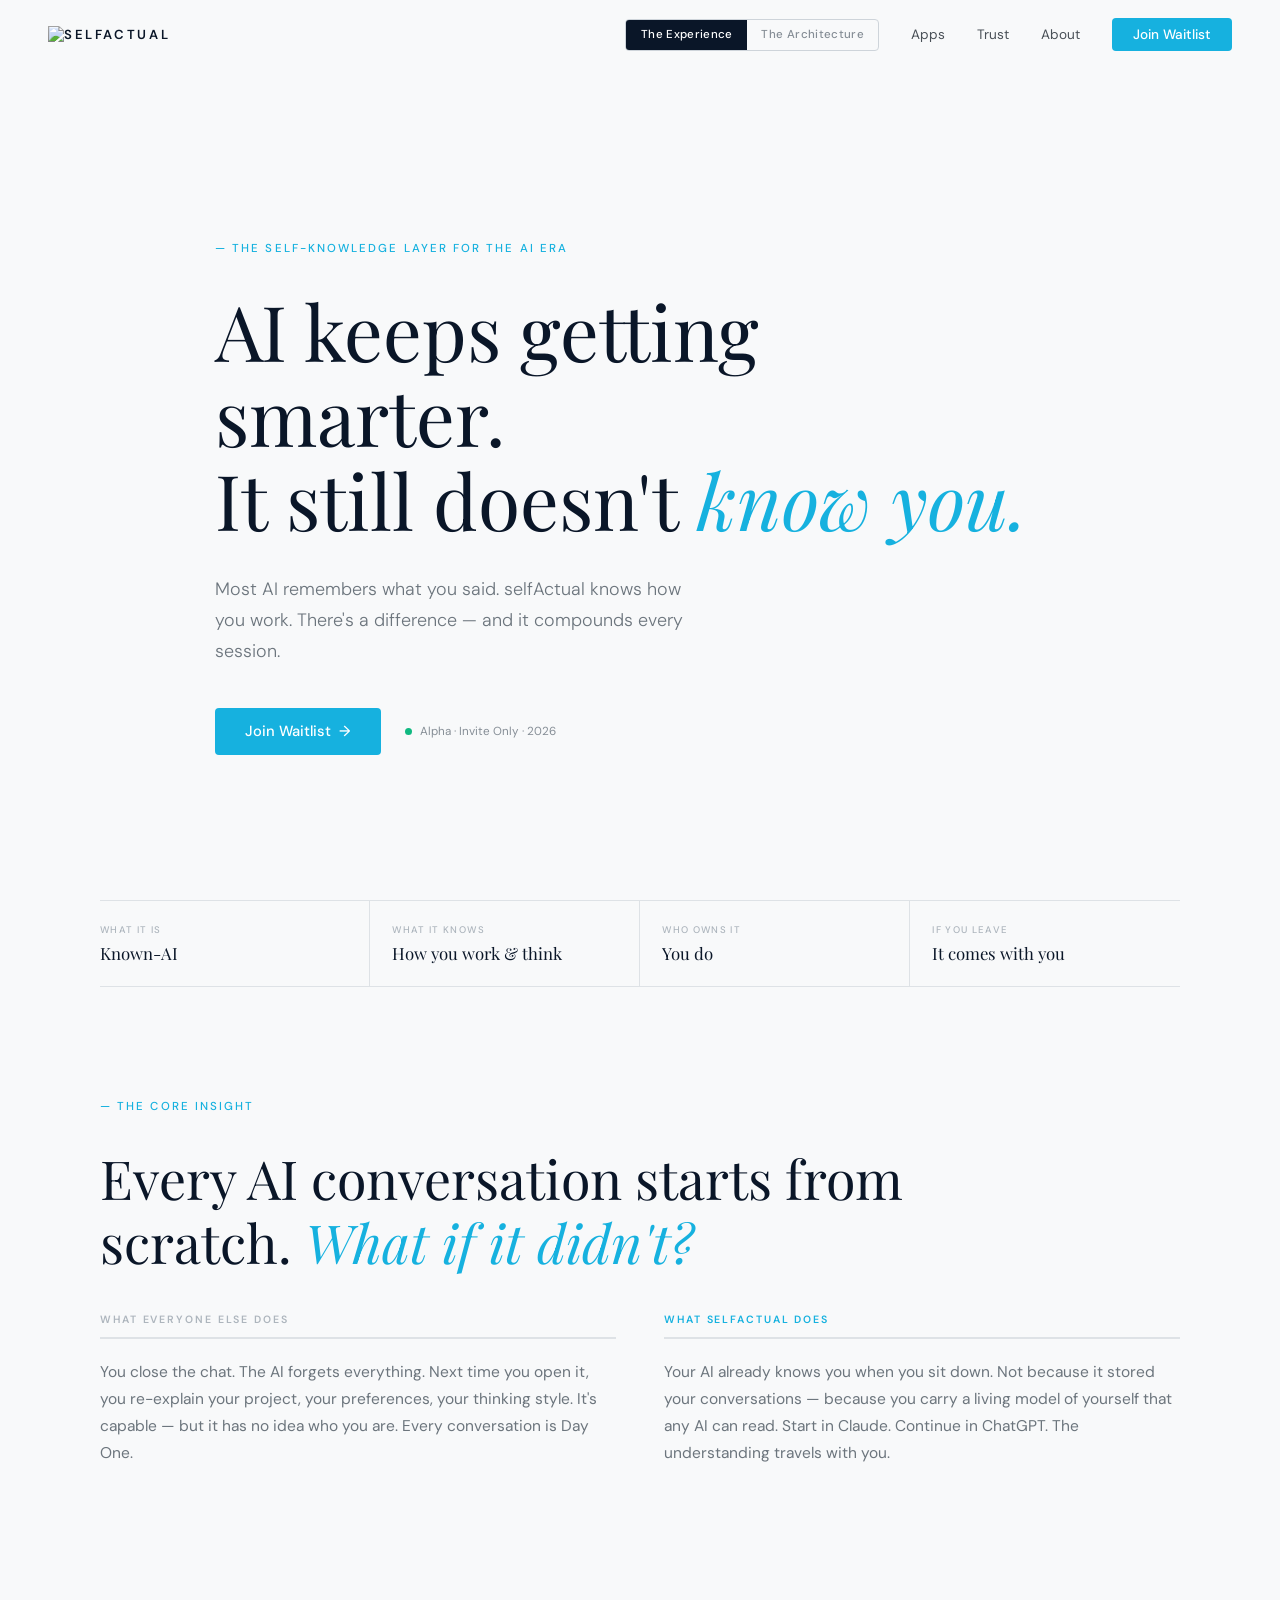
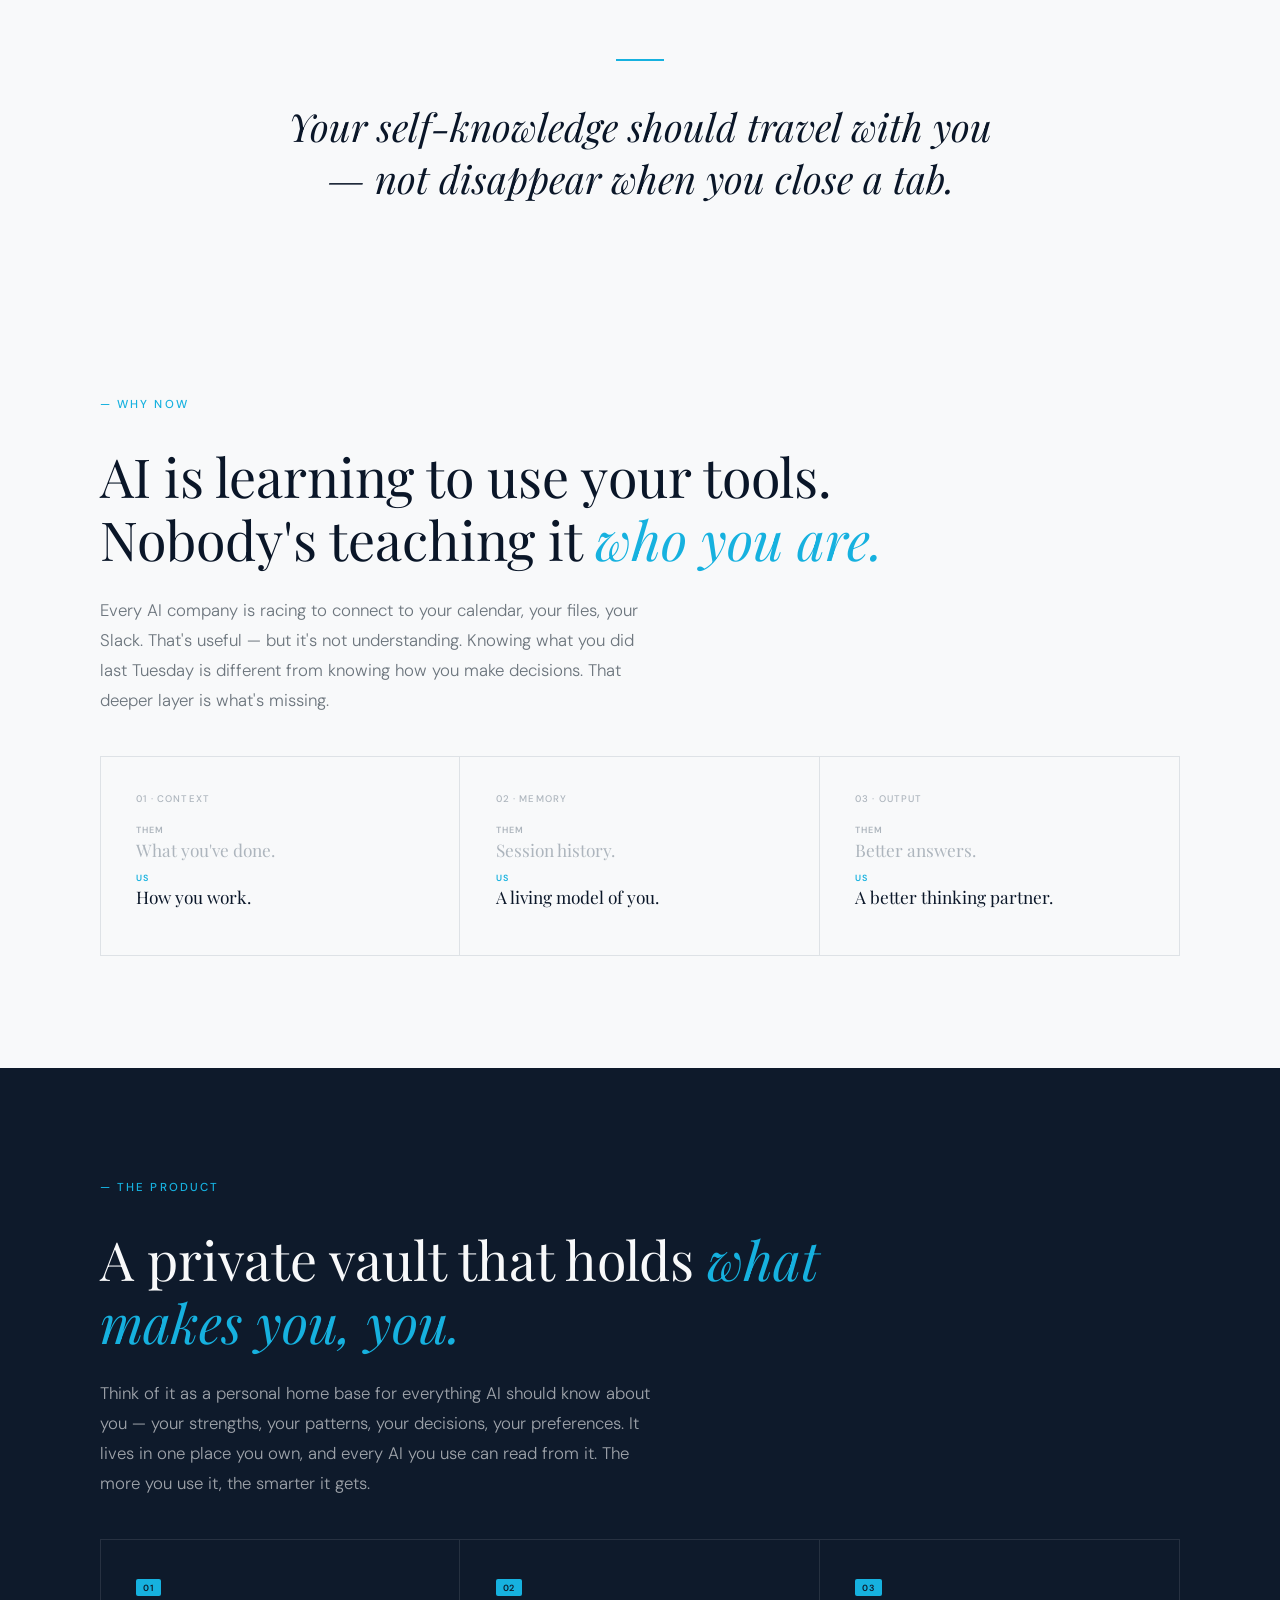
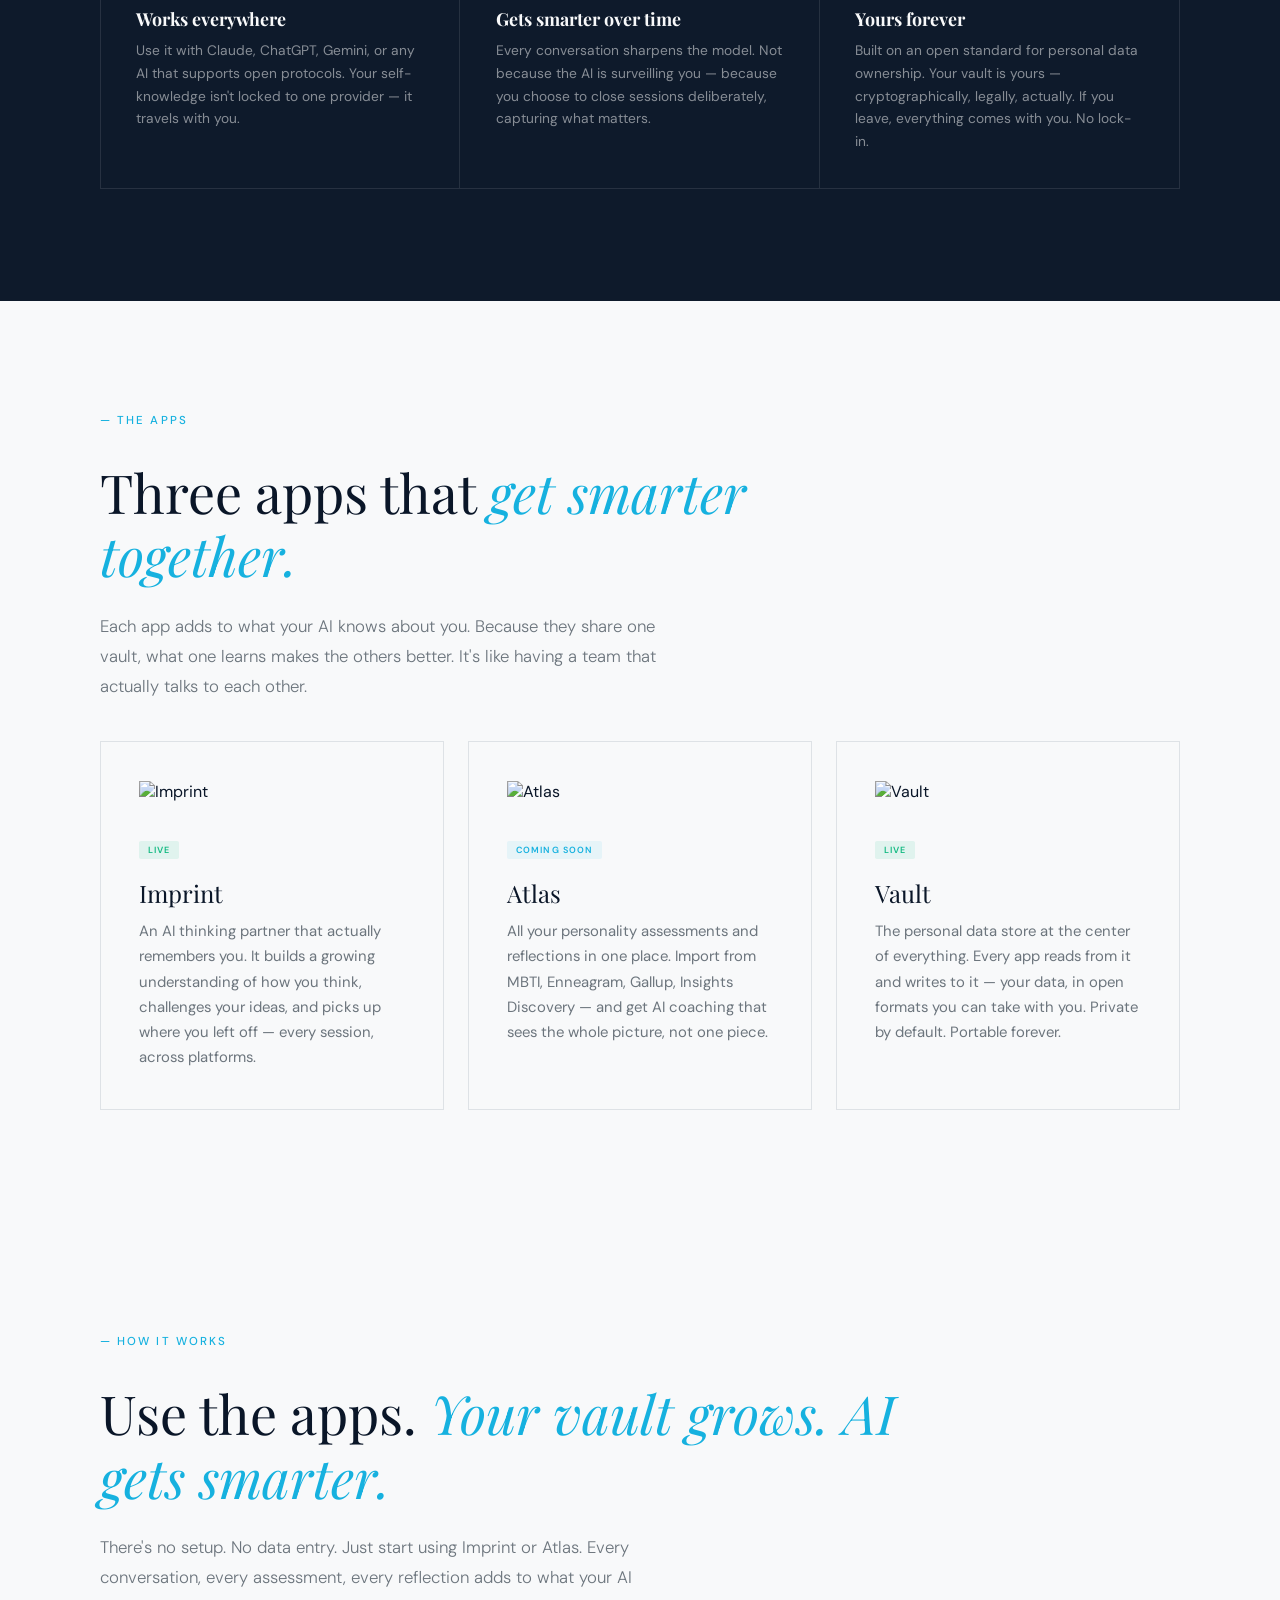
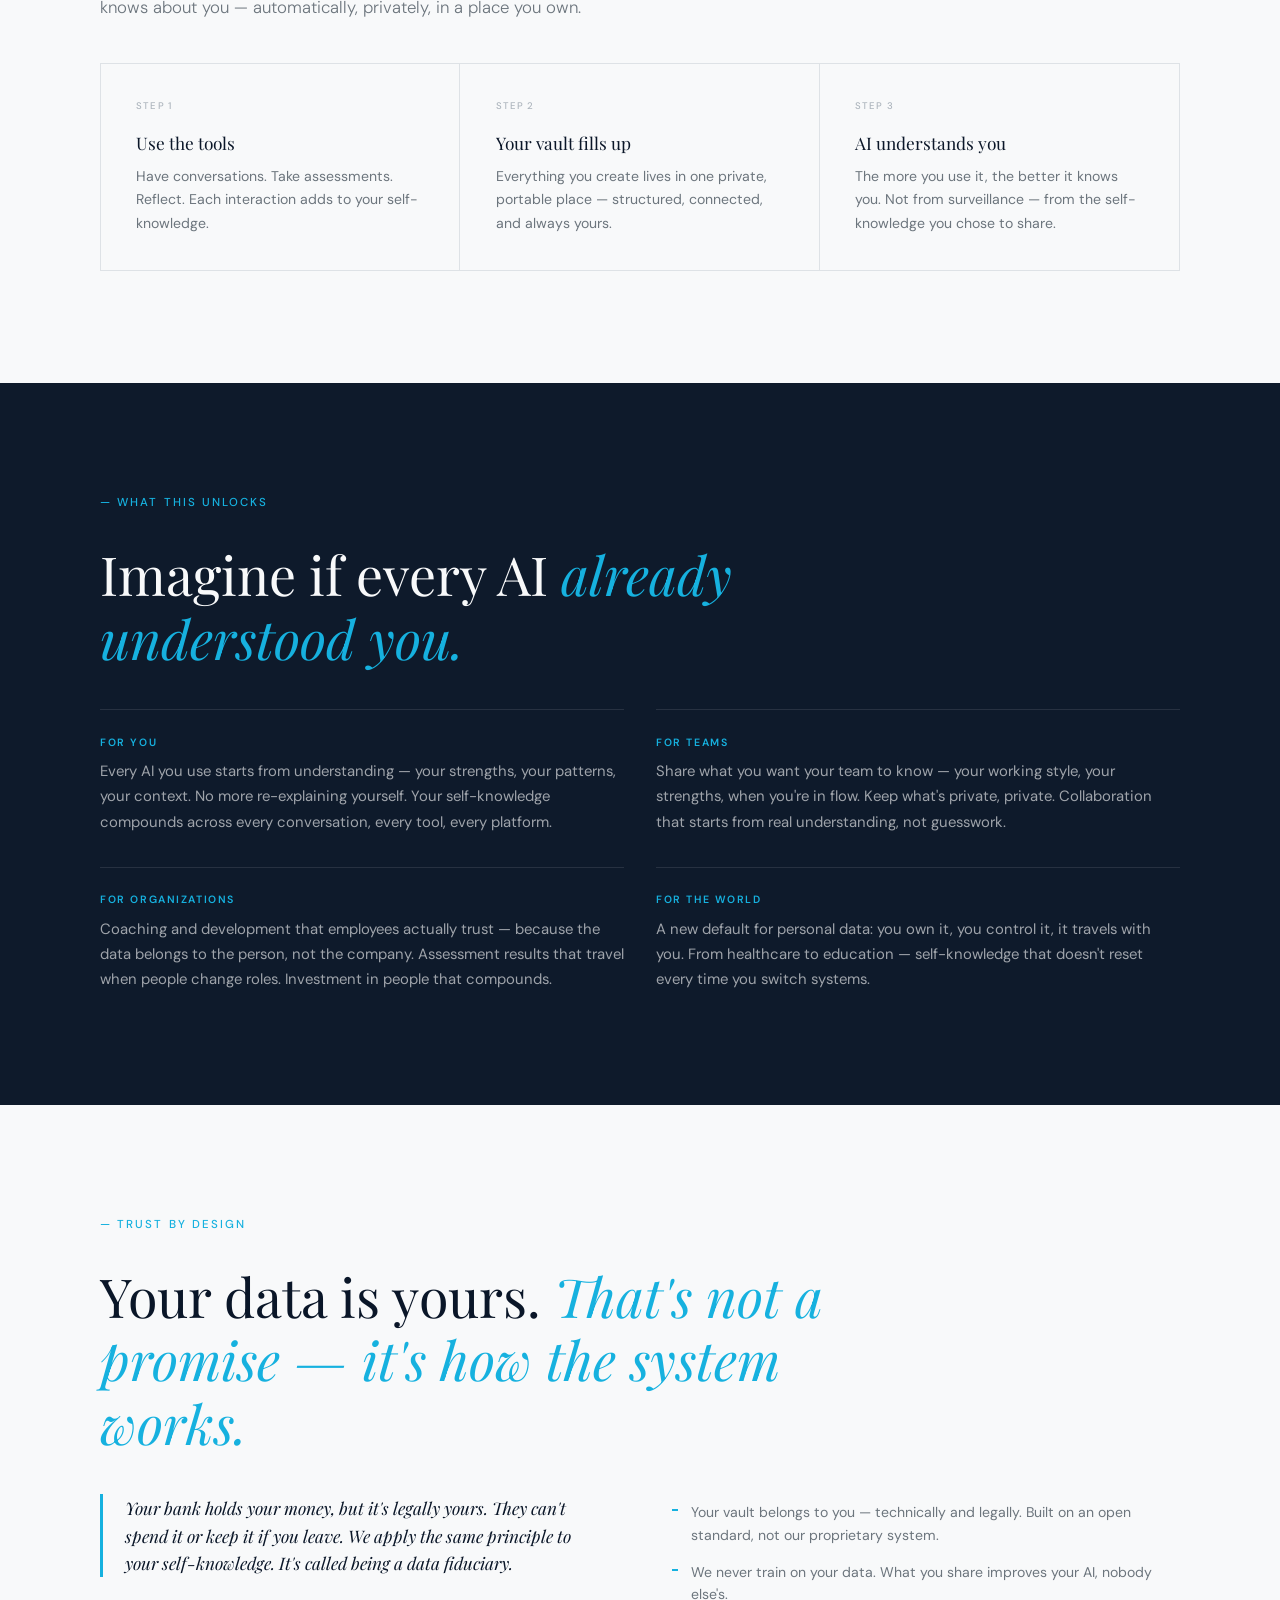
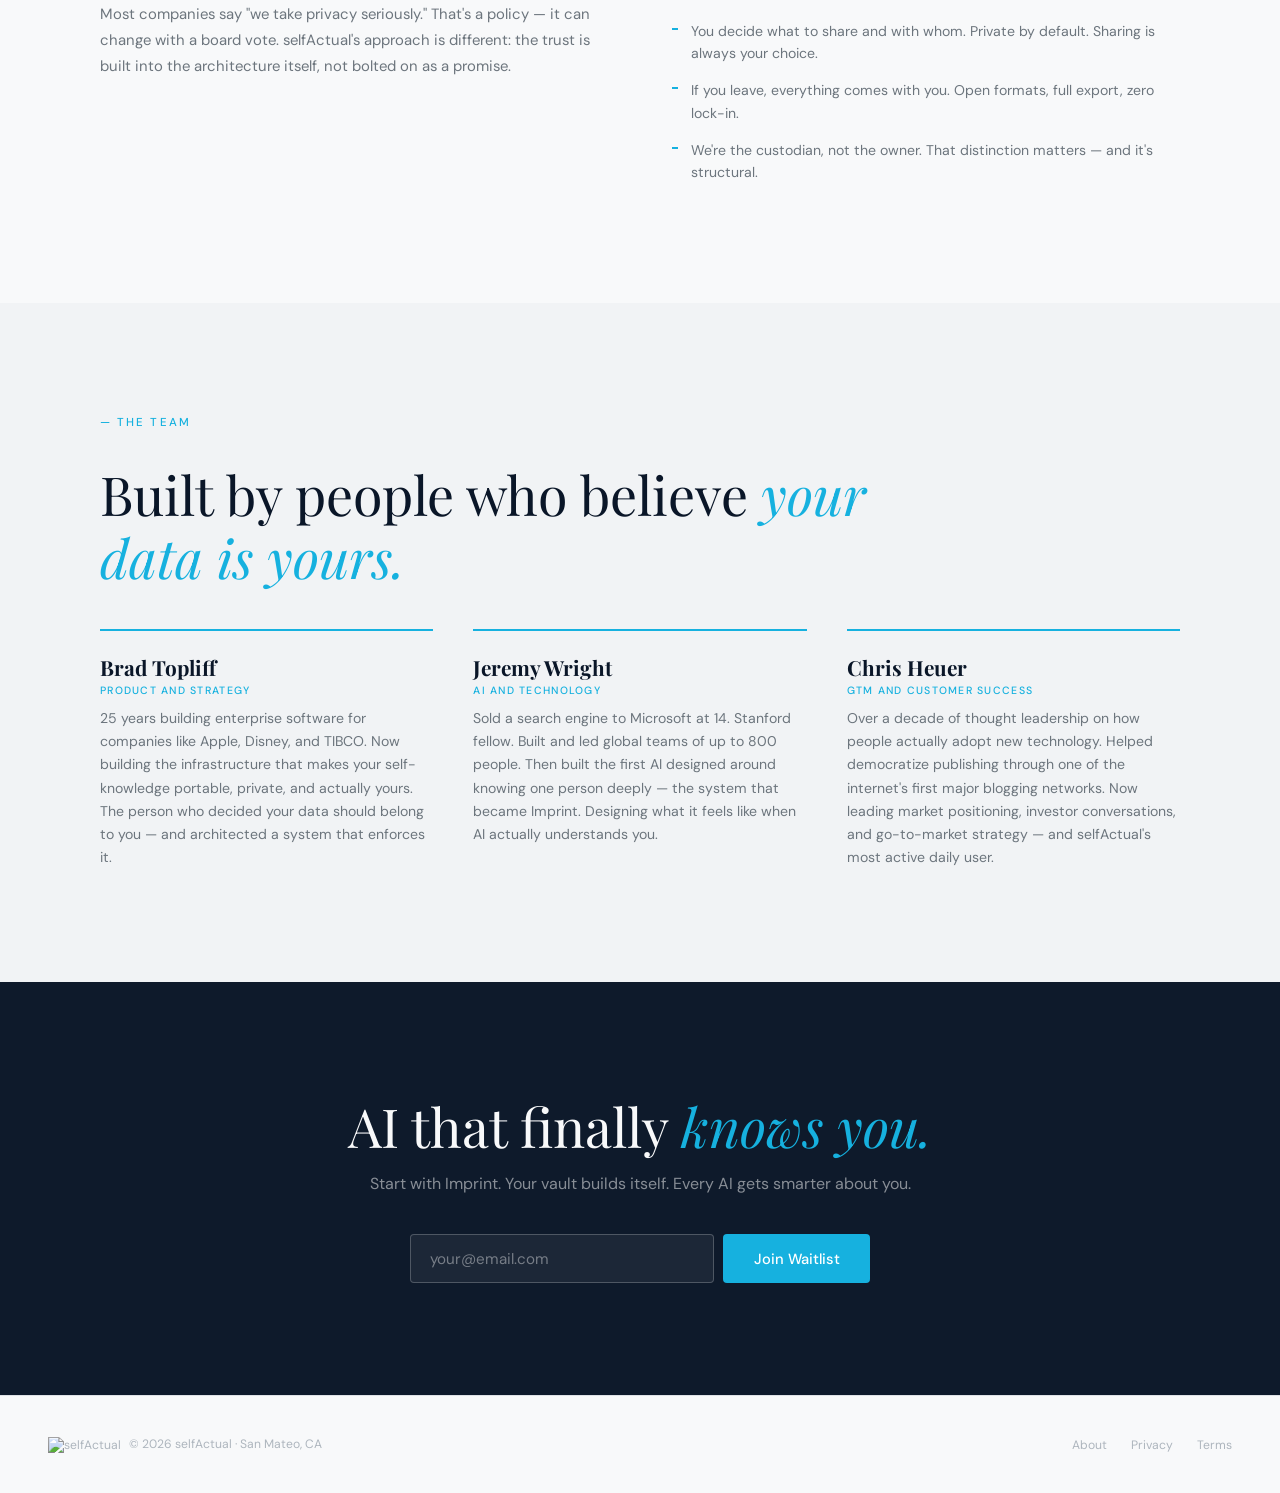
==== index.html @ d33a980d "Make policy pages standalone; open them in new tabs Strip all navigation from privacy.html and terms" ====
<!DOCTYPE html>
<html lang="en">
<head>
  <meta charset="UTF-8">
  <meta name="viewport" content="width=device-width, initial-scale=1.0">
  <meta name="description" content="The self-knowledge layer for the AI era. Private vaults that make every AI agent actually personal.">
  <title>selfActual — The self-knowledge layer for the AI era</title>
  <link rel="icon" type="image/png" href="images/favicon.png">

  <!-- Google tag (gtag.js) -->
  <script async src="https://www.googletagmanager.com/gtag/js?id=G-R82XNXT8J0"></script>
  <script>
    window.dataLayer = window.dataLayer || [];
    function gtag(){dataLayer.push(arguments);}
    gtag('js', new Date());
    gtag('config', 'G-R82XNXT8J0');
  </script>

  <!-- Intercom (launcher hidden — tracking only) -->
  <script src="intercom.js?v=2"></script>

  <link rel="preconnect" href="https://fonts.googleapis.com">
  <link rel="preconnect" href="https://fonts.gstatic.com" crossorigin>
  <link href="https://fonts.googleapis.com/css2?family=Playfair+Display:ital,wght@0,400;0,500;0,700;1,400;1,500&family=DM+Sans:ital,wght@0,300;0,400;0,500;0,600;1,300;1,400&display=swap" rel="stylesheet">
  <style>
    :root {
      --sa-blue: #16b1df;
      --sa-blue-soft: rgba(22,177,223,0.08);
      --imprint-purple: #7C3AED;
      --atlas-green: #10B981;
      --coral: #e5484d;
      --cyan: #10B981;
      --navy: #0a1628;
      --navy-mid: #0e1a2b;
      --white: #f8f9fa;
      --off-white: #f1f3f5;
      --g100: #e9ecef; --g200: #dee2e6; --g300: #ced4da;
      --g400: #adb5bd; --g500: #868e96; --g600: #6c757d; --g700: #495057;
      --serif: 'Playfair Display', Georgia, serif;
      --sans: 'DM Sans', -apple-system, sans-serif;
    }
    *, *::before, *::after { margin:0; padding:0; box-sizing:border-box; }
    html { scroll-behavior: smooth; }
    body {
      font-family: var(--sans); background: var(--white); color: var(--navy);
      overflow-x: hidden; -webkit-font-smoothing: antialiased;
    }

    /* ---- MODE SYSTEM ---- */
    .mode-exp, .mode-arch { transition: opacity 0.45s ease, transform 0.35s ease; }
    body.arch .mode-exp { display: none; }
    body.exp  .mode-arch { display: none; }
    body.exp  .mode-exp  { display: block; }
    body.arch .mode-arch { display: block; }

    /* ---- NAV ---- */
    nav {
      position: fixed; top:0; left:0; right:0; z-index:100;
      padding: 1.15rem 3rem; display: flex; justify-content: space-between; align-items: center;
      background: rgba(248,249,250,0.92); -webkit-backdrop-filter: blur(8px); backdrop-filter: blur(8px);
      border-bottom: 1px solid transparent; transition: border-color 0.3s, box-shadow 0.3s;
    }
    nav.scrolled { border-bottom-color: var(--g200); box-shadow: 0 1px 10px rgba(10,22,40,0.04); }
    .nav-logo {
      font-family: var(--sans); font-weight:600; font-size:0.82rem;
      letter-spacing:0.2em; text-transform:uppercase; color: var(--navy); text-decoration:none;
    }
    .nav-logo span { color: var(--sa-blue); }
    .nav-right { display: flex; align-items: center; gap: 2rem; }
    .nav-links { display: flex; gap: 2rem; align-items: center; }
    .nav-links a {
      font-size:0.85rem; font-weight:400; color: var(--g700);
      text-decoration:none; transition: color 0.2s;
    }
    .nav-links a:hover { color: var(--sa-blue); }
    .nav-cta {
      background: var(--sa-blue)!important; color: white!important;
      padding: 0.5rem 1.3rem; border-radius:4px; font-weight:500!important;
      transition: background 0.2s!important;
    }
    .nav-cta:hover { background:#1299c4!important; }

    /* ---- MODE TOGGLE ---- */
    .mode-toggle {
      display: flex; align-items: center;
      border: 1px solid var(--g300); border-radius: 4px; overflow: hidden;
      font-size: 0.72rem; font-weight: 500; letter-spacing: 0.05em;
      cursor: pointer; user-select: none;
    }
    .mode-toggle button {
      padding: 0.45rem 0.9rem; border: none; background: transparent;
      font-family: var(--sans); font-size: 0.72rem; font-weight: 500;
      color: var(--g500); cursor: pointer; transition: all 0.25s;
      letter-spacing: 0.03em;
    }
    .mode-toggle button.active {
      background: var(--navy); color: white;
    }

    /* ---- SHARED SECTION STYLES ---- */
    section { padding: 7rem 3rem; }
    .container { max-width: 1080px; margin: 0 auto; }
    .dark { background: var(--navy-mid); color: var(--white); }

    .section-label {
      font-size:0.72rem; font-weight:500; letter-spacing:0.18em;
      text-transform:uppercase; color: var(--sa-blue); margin-bottom:2rem;
    }
    .section-label::before { content:'— '; }

    .hl {
      font-family: var(--serif); font-weight:400; line-height:1.18;
      max-width:820px; margin-bottom:1.5rem;
    }
    .hl-hero { font-size: clamp(2.6rem, 6vw, 4.8rem); line-height:1.1; max-width:850px; margin-bottom:2rem; }
    .hl-section { font-size: clamp(2rem, 4.2vw, 3.4rem); }
    .hl em { font-style:italic; color: var(--sa-blue); }

    .body-text {
      font-size:1.05rem; font-weight:300; line-height:1.8;
      color: var(--g600); max-width:560px;
    }
    .dark .body-text { color: rgba(255,255,255,0.6); }

    /* ---- HERO ---- */
    .hero {
      padding: 11rem 3rem 5rem; min-height:100vh;
      display:flex; flex-direction:column; justify-content:center;
    }
    .hero-sub {
      font-size:1.12rem; font-weight:300; line-height:1.75;
      color: var(--g600); max-width:500px; margin-bottom:2.5rem;
    }
    .hero-actions { display:flex; align-items:center; gap:1.5rem; flex-wrap:wrap; }
    .btn-primary {
      display:inline-flex; align-items:center; gap:0.5rem;
      background: var(--sa-blue); color:white;
      padding:0.85rem 1.9rem; border-radius:4px;
      font-family: var(--sans); font-size:0.92rem; font-weight:500;
      text-decoration:none; border:none; cursor:pointer;
      transition: background 0.2s, transform 0.15s;
    }
    .btn-primary:hover { background:#1299c4; transform:translateY(-1px); }
    .btn-primary::after { content:' →'; }
    .hero-status {
      display:inline-flex; align-items:center; gap:0.5rem;
      font-size:0.73rem; color: var(--g500);
    }
    .status-dot {
      width:7px; height:7px; border-radius:50%; background: var(--atlas-green);
      animation: pulse 2.5s ease-in-out infinite;
    }
    @keyframes pulse { 0%,100%{opacity:1;} 50%{opacity:0.35;} }

    /* ---- STATS BAR ---- */
    .stats-bar { padding:0 3rem; }
    .stats-grid {
      display:grid; grid-template-columns:repeat(4,1fr);
      border-top:1px solid var(--g200); border-bottom:1px solid var(--g200);
    }
    /* The mode toggle's `display:block` on .mode-exp/.mode-arch outranks
       .stats-grid's display:grid — re-assert grid on the visible one. */
    body.exp .stats-grid.mode-exp,
    body.arch .stats-grid.mode-arch { display:grid; }
    .stat {
      padding:1.4rem 1.4rem 1.4rem 0;
      border-right:1px solid var(--g200);
    }
    .stat:last-child { border-right:none; }
    .stat:not(:first-child) { padding-left:1.4rem; }
    .stat-label {
      font-size:0.6rem; font-weight:500; letter-spacing:0.14em;
      text-transform:uppercase; color: var(--g400); margin-bottom:0.35rem;
    }
    .stat-value { font-family: var(--serif); font-size:1.05rem; }

    /* ---- COMPARE COLS ---- */
    .compare {
      display:grid; grid-template-columns:1fr 1fr;
      gap:3rem; margin-top:2.5rem;
    }
    .compare-col h3 {
      font-size:0.66rem; font-weight:600; letter-spacing:0.18em;
      text-transform:uppercase; padding-bottom:0.7rem; margin-bottom:1.2rem;
      border-bottom:2px solid var(--g200);
    }
    .compare-col h3.them { color: var(--g400); }
    .compare-col h3.us { color: var(--sa-blue); }
    .compare-col p { font-size:0.97rem; line-height:1.75; color: var(--g600); }
    .dark .compare-col h3 { border-bottom-color: rgba(255,255,255,0.12); }
    .dark .compare-col p { color: rgba(255,255,255,0.6); }

    /* ---- PULL QUOTE ---- */
    .pull-quote { text-align:center; padding:5rem 3rem; }
    .pq-line { width:48px; height:2px; background: var(--sa-blue); margin:0 auto 2.5rem; }
    .pull-quote blockquote {
      font-family: var(--serif); font-style:italic;
      font-size: clamp(1.5rem,3vw,2.4rem); line-height:1.35;
      color: var(--navy); max-width:720px; margin:0 auto;
    }

    /* ---- THREE GRID ---- */
    .three-grid {
      display:grid; grid-template-columns:repeat(3,1fr);
      border:1px solid var(--g200); margin-top:2.5rem;
    }
    .grid-cell {
      padding:2.2rem; border-right:1px solid var(--g200);
    }
    .grid-cell:last-child { border-right:none; }
    .grid-cell-num {
      font-size:0.6rem; font-weight:500; letter-spacing:0.12em;
      text-transform:uppercase; color: var(--g400); margin-bottom:1.2rem;
    }
    .row-label {
      font-size:0.56rem; font-weight:600; letter-spacing:0.12em;
      text-transform:uppercase; margin-bottom:0.1rem;
    }
    .row-label.them { color: var(--g400); }
    .row-label.us { color: var(--sa-blue); }
    .grid-cell h4 {
      font-family: var(--serif); font-size:1.08rem; font-weight:400;
      margin-bottom:0.7rem;
    }
    .grid-cell h4.faded { color: var(--g400); }

    /* ---- PILLARS (dark) ---- */
    .pillars {
      display:grid; grid-template-columns:repeat(3,1fr);
      border:1px solid rgba(255,255,255,0.1); margin-top:2.5rem;
    }
    .pillar {
      padding:2.2rem; border-right:1px solid rgba(255,255,255,0.1);
    }
    .pillar:last-child { border-right:none; }
    .pillar-num {
      display:inline-block; font-size:0.56rem; font-weight:600;
      letter-spacing:0.08em; color: var(--navy-mid); background: var(--sa-blue);
      padding:0.15rem 0.45rem; border-radius:2px; margin-bottom:0.7rem;
    }
    .pillar h4 { font-family: var(--serif); font-size:1.12rem; color:var(--white); margin-bottom:0.55rem; }
    .pillar p { font-size:0.86rem; line-height:1.65; color:rgba(255,255,255,0.5); }

    /* ---- APP CARDS ---- */
    .apps-grid {
      display:grid; grid-template-columns:1fr 1fr 1fr; gap:1.5rem; margin-top:2.5rem;
    }
    .app-card {
      border:1px solid var(--g200); padding:2.4rem;
      transition: border-color 0.3s, box-shadow 0.3s;
    }
    .app-card:hover { border-color: var(--sa-blue); box-shadow:0 4px 20px rgba(22,177,223,0.07); }
    .app-badge {
      display:inline-block; font-size:0.56rem; font-weight:600;
      letter-spacing:0.12em; text-transform:uppercase;
      padding:0.2rem 0.55rem; border-radius:2px; margin-bottom:1.1rem;
    }
    .app-badge.live { background:rgba(16,185,129,0.1); color: var(--atlas-green); }
    .app-badge.soon { background: var(--sa-blue-soft); color: var(--sa-blue); }
    .app-card h3 { font-family: var(--serif); font-size:1.5rem; font-weight:400; margin-bottom:0.65rem; }
    .app-card p { font-size:0.93rem; line-height:1.7; color: var(--g600); }
    .app-icon { height:40px; margin-bottom:1rem; display:block; }

    /* ---- ARCHITECTURE DIAGRAM ---- */
    .arch-diagram {
      display:flex; align-items:center; justify-content:center;
      gap:1.5rem; margin:3rem 0; flex-wrap:wrap;
    }
    .arch-node {
      text-align:center; padding:1.6rem 2rem;
      border:1px solid var(--g200); min-width:170px;
    }
    .arch-node h4 { font-family: var(--serif); font-size:1.02rem; margin-bottom:0.3rem; }
    .arch-node p { font-size:0.62rem; letter-spacing:0.1em; text-transform:uppercase; color: var(--g400); }
    .arch-bridge {
      display:flex; flex-direction:column; align-items:center; gap:0.3rem;
    }
    .arch-bridge span {
      font-size:0.56rem; font-weight:600; letter-spacing:0.14em;
      text-transform:uppercase; color: var(--sa-blue);
    }
    .arch-bridge-line {
      width:56px; height:2px;
      background:linear-gradient(90deg, var(--sa-blue), var(--imprint-purple));
    }

    /* ---- IMAGINE GRID (dark) ---- */
    .imagine-grid {
      display:grid; grid-template-columns:1fr 1fr; gap:2rem; margin-top:2.5rem;
    }
    .imagine-card {
      border-top:1px solid rgba(255,255,255,0.1); padding-top:1.6rem;
    }
    .imagine-card h4 {
      font-size:0.66rem; font-weight:600; letter-spacing:0.15em;
      text-transform:uppercase; color: var(--sa-blue); margin-bottom:0.65rem;
    }
    .imagine-card p { font-size:0.93rem; line-height:1.7; color:rgba(255,255,255,0.6); }

    /* ---- TRUST ---- */
    .trust-layout {
      display:grid; grid-template-columns:1fr 1fr; gap:4rem;
      margin-top:2.5rem; align-items:start;
    }
    .trust-analogy {
      border-left:3px solid var(--sa-blue); padding-left:1.4rem; margin-bottom:1.5rem;
    }
    .trust-analogy p {
      font-family: var(--serif); font-style:italic;
      font-size:1.08rem; line-height:1.6; color: var(--navy);
    }
    .trust-text p {
      font-size:0.93rem; line-height:1.75; color: var(--g600); margin-bottom:0.85rem;
    }
    .trust-list { list-style:none; }
    .trust-list li {
      font-size:0.88rem; line-height:1.6; color: var(--g600);
      padding:0.45rem 0 0.45rem 1.2rem; position:relative;
    }
    .trust-list li::before {
      content:''; position:absolute; left:0; top:0.95rem;
      width:6px; height:2px; background: var(--sa-blue);
    }

    /* ---- TEAM ---- */
    .team-grid { display:grid; grid-template-columns:repeat(3,1fr); gap:2.5rem; margin-top:2.5rem; }
    .team-card { border-top:2px solid var(--sa-blue); padding-top:1.4rem; }
    .team-card h3 { font-family: var(--serif); font-size:1.3rem; margin-bottom:0.15rem; }
    .team-card .role {
      font-size:0.66rem; font-weight:500; letter-spacing:0.12em;
      text-transform:uppercase; color: var(--sa-blue); margin-bottom:0.65rem;
    }
    .team-card p { font-size:0.88rem; line-height:1.65; color: var(--g600); }

    /* ---- FINAL CTA ---- */
    .final-cta {
      text-align:center; background: var(--navy-mid);
      color: var(--white); padding:7rem 3rem;
    }
    .final-cta .hl { margin:0 auto 1rem; text-align:center; }
    .final-cta .sub { color:rgba(255,255,255,0.5); margin-bottom:2.5rem; font-size:1rem; }

    /* ---- WAITLIST FORM (ported from main site) ---- */
    .waitlist {
      display:flex; gap:0.6rem; max-width:460px; margin:0 auto;
      flex-wrap:wrap; justify-content:center;
    }
    .waitlist input[type="email"] {
      flex:1 1 240px; padding:0.85rem 1.2rem;
      border:1px solid rgba(255,255,255,0.22); border-radius:4px;
      background:rgba(255,255,255,0.06); color:var(--white);
      font-family:var(--sans); font-size:0.95rem; outline:none;
      transition:border-color 0.2s;
    }
    .waitlist input[type="email"]:focus { border-color:var(--sa-blue); }
    .waitlist input[type="email"]::placeholder { color:rgba(255,255,255,0.4); }
    .waitlist-details { max-width:460px; margin:1.25rem auto 0; text-align:left; }
    .waitlist-details .wd-label { font-size:0.9rem; color:rgba(255,255,255,0.6); margin-bottom:0.75rem; }
    .waitlist-details .wd-row { display:grid; grid-template-columns:1fr 1fr; gap:0.6rem; }
    .waitlist-details input, .waitlist-details textarea {
      width:100%; padding:0.75rem 1rem; margin-top:0.6rem;
      border:1px solid rgba(255,255,255,0.22); border-radius:4px;
      background:rgba(255,255,255,0.06); color:var(--white);
      font-family:var(--sans); font-size:0.9rem; outline:none;
    }
    .waitlist-details .wd-row input { margin-top:0; }
    .waitlist-details input:focus, .waitlist-details textarea:focus { border-color:var(--sa-blue); }
    .waitlist-details input::placeholder, .waitlist-details textarea::placeholder { color:rgba(255,255,255,0.4); }
    .waitlist-details textarea { min-height:80px; resize:vertical; }
    .waitlist-details .btn-primary { margin-top:0.75rem; width:100%; justify-content:center; }
    /* form submit buttons don't get the nav arrow */
    .waitlist .btn-primary::after, .waitlist-details .btn-primary::after { content:none; }

    /* ---- FOOTER ---- */
    footer {
      padding:2.5rem 3rem; border-top:1px solid var(--g200);
      display:flex; justify-content:space-between; align-items:center;
    }
    .footer-copy { font-size:0.76rem; color: var(--g400); }
    .footer-nav { display:flex; gap:1.5rem; }
    .footer-nav a { font-size:0.76rem; color: var(--g400); text-decoration:none; transition:color 0.2s; }
    .footer-nav a:hover { color: var(--navy); }

    /* ---- REVEAL ANIMATION ---- */
    .rv { opacity:0; transform:translateY(22px); transition: opacity 0.7s ease, transform 0.7s ease; }
    .rv.vis { opacity:1; transform:translateY(0); }

    /* ---- RESPONSIVE ---- */
    @media(max-width:768px) {
      nav { padding:1rem 1.25rem; }
      .nav-links a:not(.nav-cta) { display:none; }
      .nav-right { gap:0.75rem; }
      .mode-toggle button { padding:0.4rem 0.6rem; font-size:0.65rem; }
      section { padding:4.5rem 1.5rem; }
      .hero { padding:7.5rem 1.5rem 3rem; min-height:auto; }
      .stats-bar { padding:0 1.5rem; }
      .stats-grid { grid-template-columns:1fr 1fr; }
      .stat:nth-child(2) { border-right:none; }
      .stat:nth-child(3),.stat:nth-child(4) { border-top:1px solid var(--g200); }
      .compare, .imagine-grid, .trust-layout, .apps-grid { grid-template-columns:1fr; }
      .three-grid, .pillars, .team-grid { grid-template-columns:1fr; }
      .grid-cell,.pillar { border-right:none!important; border-bottom:1px solid var(--g200); }
      .dark .grid-cell,.pillar { border-bottom-color:rgba(255,255,255,0.1); }
      .grid-cell:last-child,.pillar:last-child { border-bottom:none; }
      .arch-diagram { flex-direction:column; }
      .arch-bridge-line { width:2px; height:36px; }
      footer { flex-direction:column; gap:0.75rem; text-align:center; }
      .pull-quote { padding:3rem 1.5rem; }
    }
  </style>
</head>
<body class="exp">

<!-- ============ NAV ============ -->
<nav id="nav">
  <a href="#" class="nav-logo"><img src="https://selfactual.ai/images/selfactual_logo.png" alt="selfActual" style="height:28px;"></a>
  <div class="nav-right">
    <div class="mode-toggle" id="modeToggle">
      <button class="active" data-mode="exp">The Experience</button>
      <button data-mode="arch">The Architecture</button>
    </div>
    <div class="nav-links">
      <a href="#apps-section">Apps</a>
      <a href="#trust-section">Trust</a>
      <a href="#team-section">About</a>
      <a href="#cta-section" class="nav-cta">Join Waitlist</a>
    </div>
  </div>
</nav>

<!-- ============ HERO ============ -->
<section class="hero">
  <div class="container">
    <!-- EXPERIENCE MODE -->
    <div class="mode-exp">
      <div class="section-label">The self-knowledge layer for the AI era</div>
      <h1 class="hl hl-hero rv">AI keeps getting smarter.<br>It still doesn't <em>know you.</em></h1>
      <p class="hero-sub rv">Most AI remembers what you said. selfActual knows how you work. There's a difference — and it compounds every session.</p>
    </div>
    <!-- ARCHITECTURE MODE -->
    <div class="mode-arch">
      <div class="section-label">Known-AI · Personal Intelligence Infrastructure</div>
      <h1 class="hl hl-hero rv">The behavioral layer <em>underneath</em> AI.</h1>
      <p class="hero-sub rv">A persistent operator model stored in a W3C Solid vault, bridged to AI agents via MCP. Portable across platforms. Sovereign by architecture.</p>
    </div>
    <!-- SHARED -->
    <div class="hero-actions rv">
      <a href="#cta-section" class="btn-primary">Join Waitlist</a>
      <span class="hero-status"><span class="status-dot"></span> Alpha · Invite Only · 2026</span>
    </div>
  </div>
</section>

<!-- ============ STATS BAR ============ -->
<div class="stats-bar">
  <div class="container">
    <!-- EXPERIENCE MODE -->
    <div class="stats-grid mode-exp">
      <div class="stat"><div class="stat-label">What it is</div><div class="stat-value">Known-AI</div></div>
      <div class="stat"><div class="stat-label">What it knows</div><div class="stat-value">How you work &amp; think</div></div>
      <div class="stat"><div class="stat-label">Who owns it</div><div class="stat-value">You do</div></div>
      <div class="stat"><div class="stat-label">If you leave</div><div class="stat-value">It comes with you</div></div>
    </div>
    <!-- ARCHITECTURE MODE -->
    <div class="stats-grid mode-arch">
      <div class="stat"><div class="stat-label">Category</div><div class="stat-value">Known-AI</div></div>
      <div class="stat"><div class="stat-label">Layer</div><div class="stat-value">Behavioral</div></div>
      <div class="stat"><div class="stat-label">Protocol</div><div class="stat-value">W3C Solid</div></div>
      <div class="stat"><div class="stat-label">Custody</div><div class="stat-value">Operator-owned</div></div>
    </div>
  </div>
</div>

<!-- ============ CORE INSIGHT ============ -->
<section>
  <div class="container">
    <!-- EXPERIENCE MODE -->
    <div class="mode-exp">
      <div class="section-label rv">The Core Insight</div>
      <h2 class="hl hl-section rv">Every AI conversation starts from scratch. <em>What if it didn't?</em></h2>
      <div class="compare rv">
        <div class="compare-col">
          <h3 class="them">What everyone else does</h3>
          <p>You close the chat. The AI forgets everything. Next time you open it, you re-explain your project, your preferences, your thinking style. It's capable — but it has no idea who you are. Every conversation is Day One.</p>
        </div>
        <div class="compare-col">
          <h3 class="us">What selfActual does</h3>
          <p>Your AI already knows you when you sit down. Not because it stored your conversations — because you carry a living model of yourself that any AI can read. Start in Claude. Continue in ChatGPT. The understanding travels with you.</p>
        </div>
      </div>
    </div>
    <!-- ARCHITECTURE MODE -->
    <div class="mode-arch">
      <div class="section-label rv">The Core Insight</div>
      <h2 class="hl hl-section rv">Current AI thinks the conversation belongs to the model. <em>We think it belongs to you.</em></h2>
      <div class="compare rv">
        <div class="compare-col">
          <h3 class="them">What everyone else does</h3>
          <p>The session ends. The context evaporates. Next time you sit down, you re-brief from scratch. The AI is capable but uninitiated — every conversation is Day One.</p>
        </div>
        <div class="compare-col">
          <h3 class="us">What selfActual does</h3>
          <p>Your operator model persists. Start in Claude. Continue in ChatGPT. Close in Gemini. The continuity didn't break. Because it never belonged to the model — it lived in your vault, traveled with you, and arrived oriented.</p>
        </div>
      </div>
    </div>
  </div>
</section>

<!-- ============ PULL QUOTE ============ -->
<div class="pull-quote rv">
  <div class="pq-line"></div>
  <!-- EXPERIENCE MODE -->
  <blockquote class="mode-exp">Your self-knowledge should travel with you — not disappear when you close a tab.</blockquote>
  <!-- ARCHITECTURE MODE -->
  <blockquote class="mode-arch">The continuity belongs to the operator.</blockquote>
</div>

<!-- ============ WHY NOW ============ -->
<section>
  <div class="container">
    <!-- EXPERIENCE MODE -->
    <div class="mode-exp">
      <div class="section-label rv">Why Now</div>
      <h2 class="hl hl-section rv">AI is learning to use your tools. Nobody's teaching it <em>who you are.</em></h2>
      <p class="body-text rv">Every AI company is racing to connect to your calendar, your files, your Slack. That's useful — but it's not understanding. Knowing what you did last Tuesday is different from knowing how you make decisions. That deeper layer is what's missing.</p>
    </div>
    <!-- ARCHITECTURE MODE -->
    <div class="mode-arch">
      <div class="section-label rv">Why Now</div>
      <h2 class="hl hl-section rv">The industry is adding context. Nobody is building <em>knowing.</em></h2>
      <p class="body-text rv">Files. Calendars. Slack history. RAG pipelines. PKM systems. It will all work. Eventually. And when it does, every system will hold the same morass of the same data — and none of it will know the operator underneath.</p>
    </div>
    <!-- SHARED GRID -->
    <div class="three-grid rv">
      <div class="grid-cell">
        <div class="grid-cell-num">01 · Context</div>
        <div class="row-label them">Them</div>
        <h4 class="faded">What you've done.</h4>
        <div class="row-label us">Us</div>
        <h4>How you work.</h4>
      </div>
      <div class="grid-cell">
        <div class="grid-cell-num">02 · Memory</div>
        <div class="row-label them">Them</div>
        <h4 class="faded">Session history.</h4>
        <div class="row-label us">Us</div>
        <h4>A living model of you.</h4>
      </div>
      <div class="grid-cell">
        <div class="grid-cell-num">03 · Output</div>
        <div class="row-label them">Them</div>
        <h4 class="faded">Better answers.</h4>
        <div class="row-label us">Us</div>
        <h4>A better thinking partner.</h4>
      </div>
    </div>
  </div>
</section>

<!-- ============ THE PRODUCT ============ -->
<section class="dark">
  <div class="container">
    <!-- EXPERIENCE MODE -->
    <div class="mode-exp">
      <div class="section-label rv">The Product</div>
      <h2 class="hl hl-section rv" style="color:var(--white)">A private vault that holds <em>what makes you, you.</em></h2>
      <p class="body-text rv">Think of it as a personal home base for everything AI should know about you — your strengths, your patterns, your decisions, your preferences. It lives in one place you own, and every AI you use can read from it. The more you use it, the smarter it gets.</p>
    </div>
    <!-- ARCHITECTURE MODE -->
    <div class="mode-arch">
      <div class="section-label rv">The Product</div>
      <h2 class="hl hl-section rv" style="color:var(--white)">A living model of <em>how you operate.</em></h2>
      <p class="body-text rv">Not a profile. Not preferences. A behavioral vault — native to you, portable across platforms, accessible to any AI surface. Updated every session. Owned by you. Built on W3C Solid with an MCP bridge to AI agents.</p>
    </div>
    <!-- SHARED PILLARS -->
    <div class="pillars rv">
      <div class="pillar">
        <div class="pillar-num">01</div>
        <!-- EXPERIENCE MODE -->
        <h4 class="mode-exp">Works everywhere</h4>
        <p class="mode-exp">Use it with Claude, ChatGPT, Gemini, or any AI that supports open protocols. Your self-knowledge isn't locked to one provider — it travels with you.</p>
        <!-- ARCHITECTURE MODE -->
        <h4 class="mode-arch">Portable</h4>
        <p class="mode-arch">Works across Claude, ChatGPT, Gemini, and any MCP-compatible surface. Vault data is protocol-native, not API-dependent. Your wiring travels with you.</p>
      </div>
      <div class="pillar">
        <div class="pillar-num">02</div>
        <h4 class="mode-exp">Gets smarter over time</h4>
        <p class="mode-exp">Every conversation sharpens the model. Not because the AI is surveilling you — because you choose to close sessions deliberately, capturing what matters.</p>
        <h4 class="mode-arch">Persistent</h4>
        <p class="mode-arch">Every session sharpens the model. Sessions close deliberately instead of evaporating. Profile sections, session logs, and assessment data compound across surfaces.</p>
      </div>
      <div class="pillar">
        <div class="pillar-num">03</div>
        <h4 class="mode-exp">Yours forever</h4>
        <p class="mode-exp">Built on an open standard for personal data ownership. Your vault is yours — cryptographically, legally, actually. If you leave, everything comes with you. No lock-in.</p>
        <h4 class="mode-arch">Sovereign</h4>
        <p class="mode-arch">Built on W3C Solid. Your vault is yours cryptographically. Pod-level access control with granular consent surfaces. We are the custodian, not the owner.</p>
      </div>
    </div>
  </div>
</section>

<!-- ============ APPS ============ -->
<section id="apps-section">
  <div class="container">
    <div class="section-label rv">The Apps</div>
    <!-- EXPERIENCE MODE -->
    <div class="mode-exp">
      <h2 class="hl hl-section rv">Three apps that <em>get smarter together.</em></h2>
      <p class="body-text rv">Each app adds to what your AI knows about you. Because they share one vault, what one learns makes the others better. It's like having a team that actually talks to each other.</p>
    </div>
    <!-- ARCHITECTURE MODE -->
    <div class="mode-arch">
      <h2 class="hl hl-section rv">Three apps. One vault. <em>Shared behavioral state.</em></h2>
      <p class="body-text rv">Every app reads from and writes to the same Solid pod via MCP tools. Cross-surface state means Imprint's profile sections enrich Atlas coaching, and Atlas assessment data informs Imprint's operator model. No integration layer — shared substrate.</p>
    </div>
    <!-- SHARED CARDS -->
    <div class="apps-grid">
      <div class="app-card rv">
        <img src="https://selfactual.ai/images/imprint_icon.png" alt="Imprint" class="app-icon">
        <div class="app-badge live">Live</div>
        <h3>Imprint</h3>
        <p class="mode-exp">An AI thinking partner that actually remembers you. It builds a growing understanding of how you think, challenges your ideas, and picks up where you left off — every session, across platforms.</p>
        <p class="mode-arch">AI thinking partner with persistent operator model. Session logs, profile sections, and growth protocol maintain behavioral continuity across conversations. 25+ vault MCP tools. Multi-gear cognitive framework.</p>
      </div>
      <div class="app-card rv">
        <img src="https://selfactual.ai/images/atlas_icon.png" alt="Atlas" class="app-icon">
        <div class="app-badge soon">Coming Soon</div>
        <h3>Atlas</h3>
        <p class="mode-exp">All your personality assessments and reflections in one place. Import from MBTI, Enneagram, Gallup, Insights Discovery — and get AI coaching that sees the whole picture, not one piece.</p>
        <p class="mode-arch">Self-knowledge navigator aggregating 9+ assessment frameworks (MBTI, Enneagram, Insights, CliftonStrengths, Flow Attributes, Cantril, AST) with AI coaching grounded in vault-stored structured data.</p>
      </div>
      <div class="app-card rv">
        <img src="https://selfactual.ai/images/vault_icon.png" alt="Vault" class="app-icon">
        <div class="app-badge live">Live</div>
        <h3>Vault</h3>
        <p class="mode-exp">The personal data store at the center of everything. Every app reads from it and writes to it — your data, in open formats you can take with you. Private by default. Portable forever.</p>
        <p class="mode-arch">Solid-based personal data store with automated dual-pod provisioning. WebID-based identity, pod-level ACLs, RDF-native storage. Platform API Gateway. The connective substrate all apps share.</p>
      </div>
    </div>
  </div>
</section>

<!-- ============ HOW IT WORKS / ARCHITECTURE ============ -->
<section>
  <div class="container">
    <!-- EXPERIENCE MODE -->
    <div class="mode-exp">
      <div class="section-label rv">How It Works</div>
      <h2 class="hl hl-section rv">Use the apps. <em>Your vault grows. AI gets smarter.</em></h2>
      <p class="body-text rv">There's no setup. No data entry. Just start using Imprint or Atlas. Every conversation, every assessment, every reflection adds to what your AI knows about you — automatically, privately, in a place you own.</p>
      <div class="three-grid rv" style="margin-top:2.5rem">
        <div class="grid-cell">
          <div class="grid-cell-num">Step 1</div>
          <h4>Use the tools</h4>
          <p style="font-size:0.88rem;line-height:1.65;color:var(--g600)">Have conversations. Take assessments. Reflect. Each interaction adds to your self-knowledge.</p>
        </div>
        <div class="grid-cell">
          <div class="grid-cell-num">Step 2</div>
          <h4>Your vault fills up</h4>
          <p style="font-size:0.88rem;line-height:1.65;color:var(--g600)">Everything you create lives in one private, portable place — structured, connected, and always yours.</p>
        </div>
        <div class="grid-cell">
          <div class="grid-cell-num">Step 3</div>
          <h4>AI understands you</h4>
          <p style="font-size:0.88rem;line-height:1.65;color:var(--g600)">The more you use it, the better it knows you. Not from surveillance — from the self-knowledge you chose to share.</p>
        </div>
      </div>
    </div>
    <!-- ARCHITECTURE MODE -->
    <div class="mode-arch">
      <div class="section-label rv">The Architecture</div>
      <h2 class="hl hl-section rv">The bridge nobody else has built.</h2>
      <p class="body-text rv">selfActual connects two protocols that were never designed to talk to each other — creating the first production link between personal data sovereignty and AI agents.</p>
      <div class="arch-diagram rv">
        <div class="arch-node">
          <h4>Your Vault</h4>
          <p>W3C Solid Protocol</p>
        </div>
        <div class="arch-bridge">
          <span>selfActual MCP Server</span>
          <div class="arch-bridge-line"></div>
        </div>
        <div class="arch-node">
          <h4>AI Agents</h4>
          <p>Model Context Protocol</p>
        </div>
      </div>
      <p class="body-text rv">Your data lives in a Solid pod you own. AI agents read from it through MCP — the open protocol for connecting AI to external data. Three surfaces already read from the same vault: Imprint, Atlas, and Claude Code. 25+ tools, 9 resources. Live at mcp.selfactual.ai. If selfActual disappears, your data persists.</p>
    </div>
  </div>
</section>

<!-- ============ WHAT THIS UNLOCKS ============ -->
<section class="dark">
  <div class="container">
    <div class="section-label rv">What This Unlocks</div>
    <!-- EXPERIENCE MODE -->
    <div class="mode-exp">
      <h2 class="hl hl-section rv" style="color:var(--white)">Imagine if every AI <em>already understood you.</em></h2>
    </div>
    <!-- ARCHITECTURE MODE -->
    <div class="mode-arch">
      <h2 class="hl hl-section rv" style="color:var(--white)">When self-knowledge becomes <em>infrastructure.</em></h2>
    </div>
    <!-- SHARED GRID -->
    <div class="imagine-grid">
      <div class="imagine-card rv">
        <h4>For You</h4>
        <p class="mode-exp">Every AI you use starts from understanding — your strengths, your patterns, your context. No more re-explaining yourself. Your self-knowledge compounds across every conversation, every tool, every platform.</p>
        <p class="mode-arch">Persistent operator model across all AI surfaces. Assessment data, session logs, profile sections, and behavioral observations compound across conversations. No re-briefing. The vault is the substrate.</p>
      </div>
      <div class="imagine-card rv">
        <h4>For Teams</h4>
        <p class="mode-exp">Share what you want your team to know — your working style, your strengths, when you're in flow. Keep what's private, private. Collaboration that starts from real understanding, not guesswork.</p>
        <p class="mode-arch">Multi-pod topology: personal vaults with org-level sharing surfaces. Firewall-and-sharing architecture. Consent-gated attribute publication. Inside-out collaboration grounded in structured self-knowledge.</p>
      </div>
      <div class="imagine-card rv">
        <h4>For Organizations</h4>
        <p class="mode-exp">Coaching and development that employees actually trust — because the data belongs to the person, not the company. Assessment results that travel when people change roles. Investment in people that compounds.</p>
        <p class="mode-arch">Enterprise coaching without data liability. Portable assessment data across role changes. L&D investment compounds in the person's vault, not the platform. Fiduciary custody model eliminates data-governance friction.</p>
      </div>
      <div class="imagine-card rv">
        <h4>For the World</h4>
        <p class="mode-exp">A new default for personal data: you own it, you control it, it travels with you. From healthcare to education — self-knowledge that doesn't reset every time you switch systems.</p>
        <p class="mode-arch">Fiduciary data custody as foundational infrastructure. Portable learner profiles, patient-owned health data, cross-platform identity. Open standards (W3C Solid) prevent vendor lock-in. Trust infrastructure for the AI era.</p>
      </div>
    </div>
  </div>
</section>

<!-- ============ TRUST ============ -->
<section id="trust-section">
  <div class="container">
    <div class="section-label rv">Trust by Design</div>
    <!-- EXPERIENCE MODE -->
    <div class="mode-exp">
      <h2 class="hl hl-section rv">Your data is yours. <em>That's not a promise — it's how the system works.</em></h2>
      <div class="trust-layout">
        <div class="rv">
          <div class="trust-analogy">
            <p>Your bank holds your money, but it's legally yours. They can't spend it or keep it if you leave. We apply the same principle to your self-knowledge. It's called being a data fiduciary.</p>
          </div>
          <div class="trust-text">
            <p>Most companies say "we take privacy seriously." That's a policy — it can change with a board vote. selfActual's approach is different: the trust is built into the architecture itself, not bolted on as a promise.</p>
          </div>
        </div>
        <div class="rv">
          <ul class="trust-list">
            <li>Your vault belongs to you — technically and legally. Built on an open standard, not our proprietary system.</li>
            <li>We never train on your data. What you share improves your AI, nobody else's.</li>
            <li>You decide what to share and with whom. Private by default. Sharing is always your choice.</li>
            <li>If you leave, everything comes with you. Open formats, full export, zero lock-in.</li>
            <li>We're the custodian, not the owner. That distinction matters — and it's structural.</li>
          </ul>
        </div>
      </div>
    </div>
    <!-- ARCHITECTURE MODE -->
    <div class="mode-arch">
      <h2 class="hl hl-section rv">Data fiduciary architecture. <em>Not policy — protocol.</em></h2>
      <div class="trust-layout">
        <div class="rv">
          <div class="trust-analogy">
            <p>Fiduciary custody: we hold the data, you own it. Like a bank with deposits — the architecture enforces the obligation, not a terms-of-service document.</p>
          </div>
          <div class="trust-text">
            <p>selfActual's trust model is structural. W3C Solid pods provide cryptographic ownership. Access control is pod-native, not application-layer. Consent is granular and revocable. The MCP bridge reads but never persists vault data.</p>
          </div>
        </div>
        <div class="rv">
          <ul class="trust-list">
            <li>W3C Solid pods with WebID-based identity. Cryptographic ownership, not account-based.</li>
            <li>Zero training on user data. Vault reads are session-scoped and never cached beyond the interaction.</li>
            <li>Granular consent surfaces: attribute-level sharing with revocation. Pod-level ACLs.</li>
            <li>Full data portability. RDF-based open formats. No proprietary schema lock-in.</li>
            <li>Fiduciary custody model: selfActual is custodian, user is owner. Enforceable, not aspirational.</li>
          </ul>
        </div>
      </div>
    </div>
  </div>
</section>

<!-- ============ TEAM ============ -->
<section id="team-section" style="background:var(--off-white)">
  <div class="container">
    <div class="section-label rv">The Team</div>
    <h2 class="hl hl-section rv">Built by people who believe <em>your data is yours.</em></h2>
    <div class="team-grid">
      <div class="team-card rv">
        <h3>Brad Topliff</h3>
        <div class="role">Product and Strategy</div>
        <p class="mode-exp">25 years building enterprise software for companies like Apple, Disney, and TIBCO. Now building the infrastructure that makes your self-knowledge portable, private, and actually yours. The person who decided your data should belong to you — and architected a system that enforces it.</p>
        <p class="mode-arch">25 years in enterprise software architecture (Apple, Disney, TIBCO SaaS). Architected selfActual's Solid vault infrastructure, MCP bridge, multi-pod topology, and platform API gateway. Designed the fiduciary custody model. W3C Solid ecosystem contributor.</p>
      </div>
      <div class="team-card rv">
        <h3>Jeremy Wright</h3>
        <div class="role">AI and Technology</div>
        <p class="mode-exp">Sold a search engine to Microsoft at 14. Stanford fellow. Built and led global teams of up to 800 people. Then built the first AI designed around knowing one person deeply — the system that became Imprint. Designing what it feels like when AI actually understands you.</p>
        <p class="mode-arch">Sold a search engine to Microsoft at 14. Stanford fellow. Former agency leader ($500M annual book, teams of 3–800). Built the first AI system designed around a single known operator — the behavioral model, gear framework, and session lifecycle that make Imprint's operator model persistent and calibrating.</p>
      </div>
      <div class="team-card rv">
        <h3>Chris Heuer</h3>
        <div class="role">GTM and Customer Success</div>
        <p class="mode-exp">Over a decade of thought leadership on how people actually adopt new technology. Helped democratize publishing through one of the internet's first major blogging networks. Now leading market positioning, investor conversations, and go-to-market strategy — and selfActual's most active daily user.</p>
        <p class="mode-arch">Decade-plus thought leadership on organizational transformation and AI adoption. Co-created professional blogging ecosystem (b5media). Leads market positioning, GTM strategy, and investor relations. Most active internal dogfooder — surfaces friction, use cases, and product insights from daily professional use.</p>
      </div>
    </div>
  </div>
</section>

<!-- ============ FINAL CTA ============ -->
<section class="final-cta" id="cta-section">
  <div class="container">
    <h2 class="hl hl-section rv" style="color:var(--white)">
      <span class="mode-exp">AI that finally <em>knows you.</em></span>
      <span class="mode-arch">The self-knowledge layer for <em>the AI era.</em></span>
    </h2>
    <p class="sub rv mode-exp">Start with Imprint. Your vault builds itself. Every AI gets smarter about you.</p>
    <p class="sub rv mode-arch">Solid vaults. MCP bridge. Fiduciary custody. Live and shipping.</p>
    <div class="waitlist rv" id="waitlist-cta">
      <input type="email" placeholder="your@email.com" aria-label="Email address">
      <button class="btn-primary" onclick="handleWaitlist(this)">Join Waitlist</button>
    </div>
    <div class="waitlist-details" style="display:none;">
      <p class="wd-label">Tell us a bit about yourself</p>
      <div class="wd-row">
        <input type="text" name="firstName" placeholder="First name" aria-label="First name">
        <input type="text" name="lastName" placeholder="Last name" aria-label="Last name">
      </div>
      <input type="text" name="company" placeholder="Company" aria-label="Company">
      <textarea name="details" placeholder="Anything else you'd like us to know..." aria-label="Additional details"></textarea>
      <button class="btn-primary" onclick="handleDetails(this)">Send</button>
    </div>
  </div>
</section>

<!-- ============ FOOTER ============ -->
<footer>
  <span class="footer-copy"><img src="https://selfactual.ai/images/selfactual_logo.png" alt="selfActual" style="height:22px;vertical-align:middle;margin-right:0.5rem;">© 2026 selfActual · San Mateo, CA</span>
  <div class="footer-nav">
    <a href="about.html">About</a>
    <a href="privacy.html" target="_blank" rel="noopener">Privacy</a>
    <a href="terms.html" target="_blank" rel="noopener">Terms</a>
  </div>
</footer>

<!-- ============ SCRIPTS ============ -->
<script>
// Mode toggle
const toggle = document.getElementById('modeToggle');
const buttons = toggle.querySelectorAll('button');
buttons.forEach(btn => {
  btn.addEventListener('click', () => {
    const mode = btn.dataset.mode;
    document.body.className = mode;
    buttons.forEach(b => b.classList.remove('active'));
    btn.classList.add('active');
    // Re-trigger reveal animations for newly visible elements
    document.querySelectorAll('.rv').forEach(el => {
      el.classList.remove('vis');
      void el.offsetWidth;
      if (el.getBoundingClientRect().top < window.innerHeight * 0.92) {
        el.classList.add('vis');
      }
    });
  });
});

// Scroll reveal
const observer = new IntersectionObserver((entries) => {
  entries.forEach(e => { if (e.isIntersecting) e.target.classList.add('vis'); });
}, { threshold: 0.08, rootMargin: '0px 0px -40px 0px' });
document.querySelectorAll('.rv').forEach(el => observer.observe(el));

// Nav scroll effect
window.addEventListener('scroll', () => {
  document.getElementById('nav').classList.toggle('scrolled', window.scrollY > 40);
});

// ---- Waitlist (ported from the main site; same Cloudflare Worker backend) ----
const WAITLIST_API = 'https://selfactual-waitlist.selfactual.workers.dev';

async function handleWaitlist(btn) {
  const container = btn.parentElement;
  const input = container.querySelector('input');
  const email = input ? input.value.trim() : '';

  if (!email || !email.includes('@')) {
    input.style.borderColor = 'var(--coral)';
    input.setAttribute('placeholder', 'Please enter a valid email');
    setTimeout(() => {
      input.style.borderColor = '';
      input.setAttribute('placeholder', 'your@email.com');
    }, 2000);
    return;
  }

  const source = 'NewSite';

  btn.textContent = 'Sending...';
  btn.disabled = true;

  let firstTouch = {};
  try { firstTouch = JSON.parse(localStorage.getItem('sa_first_touch') || '{}'); } catch (e) {}

  const payload = {
    email,
    source,
    ...firstTouch,
    current_url: window.location.href,
    screen_width: window.screen.width,
    tz_client: Intl.DateTimeFormat().resolvedOptions().timeZone,
  };

  try {
    const res = await fetch(WAITLIST_API, {
      method: 'POST',
      headers: { 'Content-Type': 'application/json' },
      body: JSON.stringify(payload),
    });

    if (res.ok) {
      btn.textContent = 'You’re on the list ✓';
      btn.style.background = 'var(--cyan)';
      input.disabled = true;

      if (typeof window.Intercom === 'function') {
        window.Intercom('update', { email });
      }

      // Show the details follow-up
      const details = container.parentElement.querySelector('.waitlist-details');
      if (details) {
        details.style.display = 'block';
        details.dataset.email = email;
      }
    } else {
      btn.textContent = 'Something went wrong';
      btn.style.background = 'var(--coral)';
      btn.disabled = false;
    }
  } catch (e) {
    btn.textContent = 'Something went wrong';
    btn.style.background = 'var(--coral)';
    btn.disabled = false;
  }
}

async function handleDetails(btn) {
  const container = btn.parentElement;
  const firstName = (container.querySelector('[name="firstName"]').value || '').trim();
  const lastName = (container.querySelector('[name="lastName"]').value || '').trim();
  const company = (container.querySelector('[name="company"]').value || '').trim();
  const details = (container.querySelector('[name="details"]').value || '').trim();
  const email = container.dataset.email;

  if (!email || (!firstName && !lastName && !company && !details)) {
    container.style.display = 'none';
    return;
  }

  btn.textContent = 'Sending...';
  btn.disabled = true;

  try {
    const res = await fetch(WAITLIST_API, {
      method: 'PATCH',
      headers: { 'Content-Type': 'application/json' },
      body: JSON.stringify({ email, firstName, lastName, company, details }),
    });

    if (res.ok) {
      btn.textContent = 'Thanks!';
      btn.style.background = 'var(--cyan)';
      container.querySelectorAll('input, textarea').forEach(el => el.disabled = true);
      setTimeout(() => { container.style.display = 'none'; }, 1200);
    } else {
      btn.textContent = 'Something went wrong';
      btn.style.background = 'var(--coral)';
      btn.disabled = false;
    }
  } catch (e) {
    btn.textContent = 'Something went wrong';
    btn.style.background = 'var(--coral)';
    btn.disabled = false;
  }
}
</script>
</body>
</html>
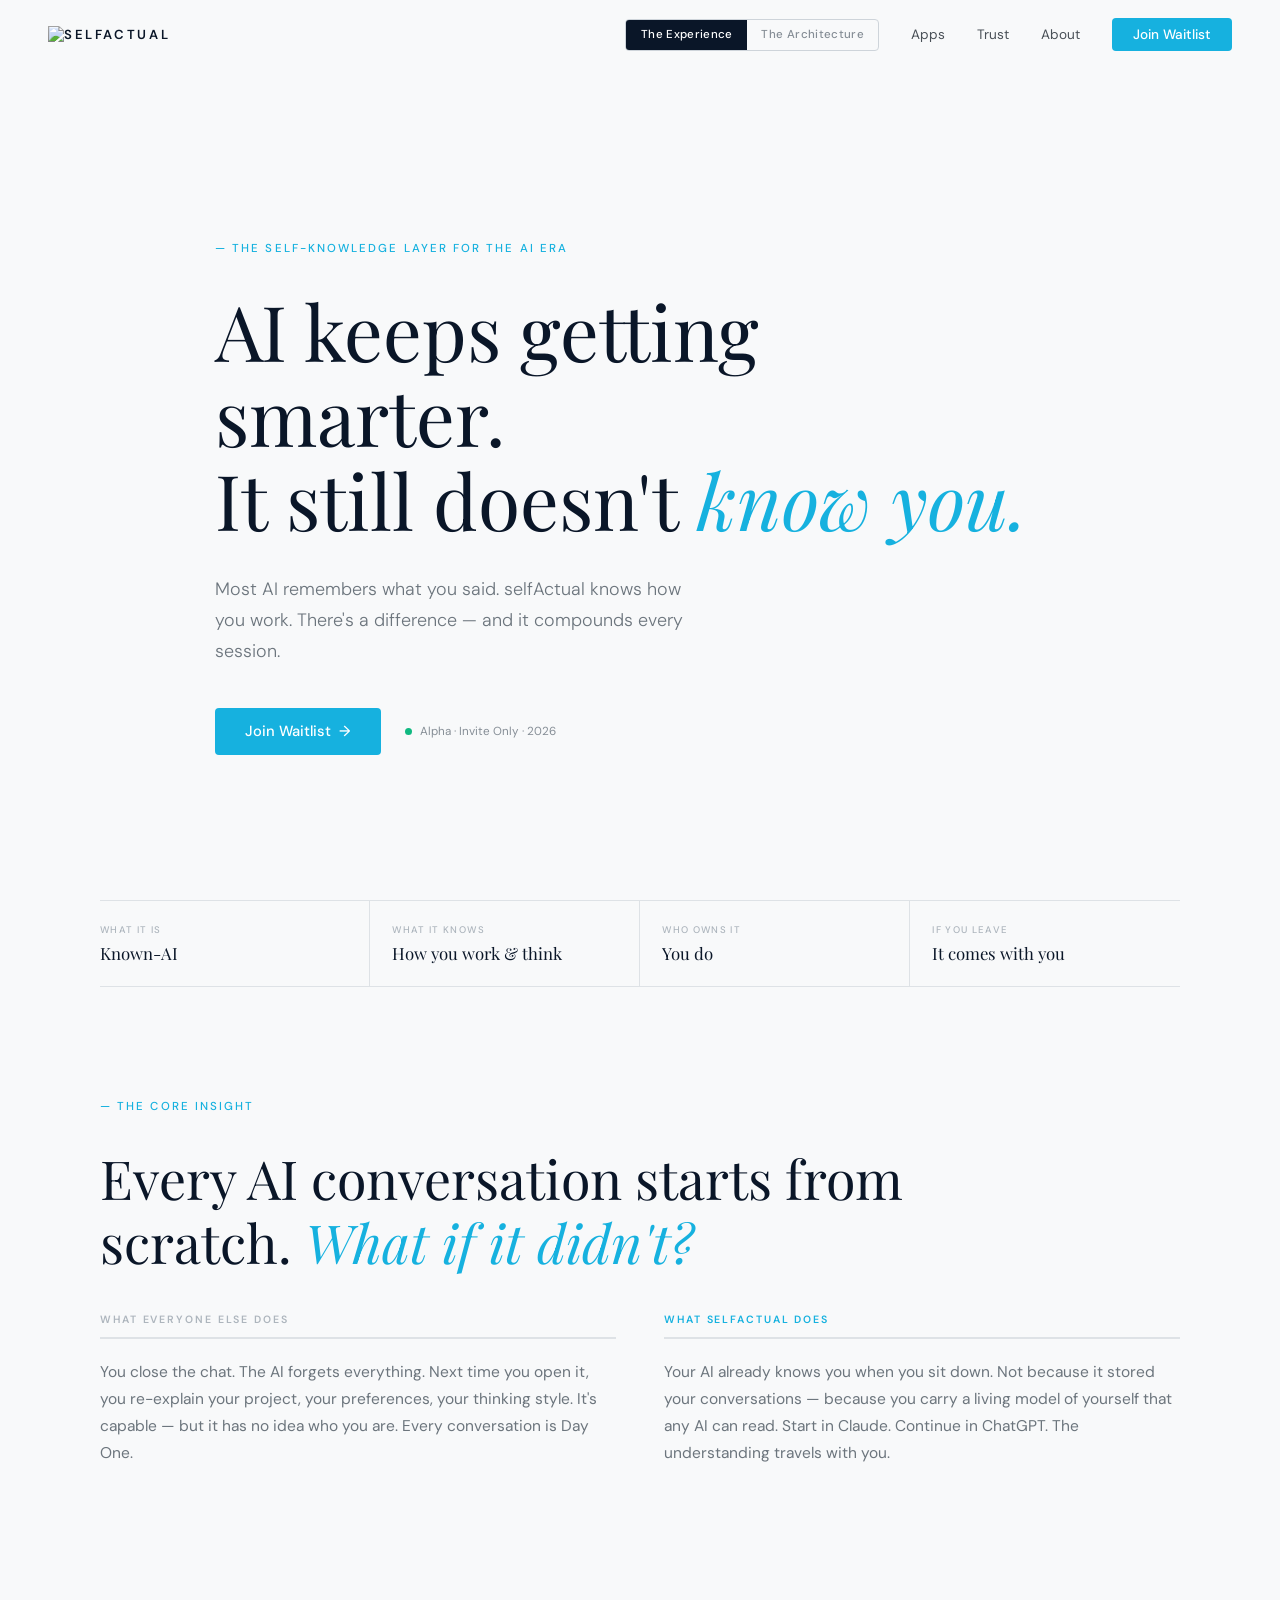
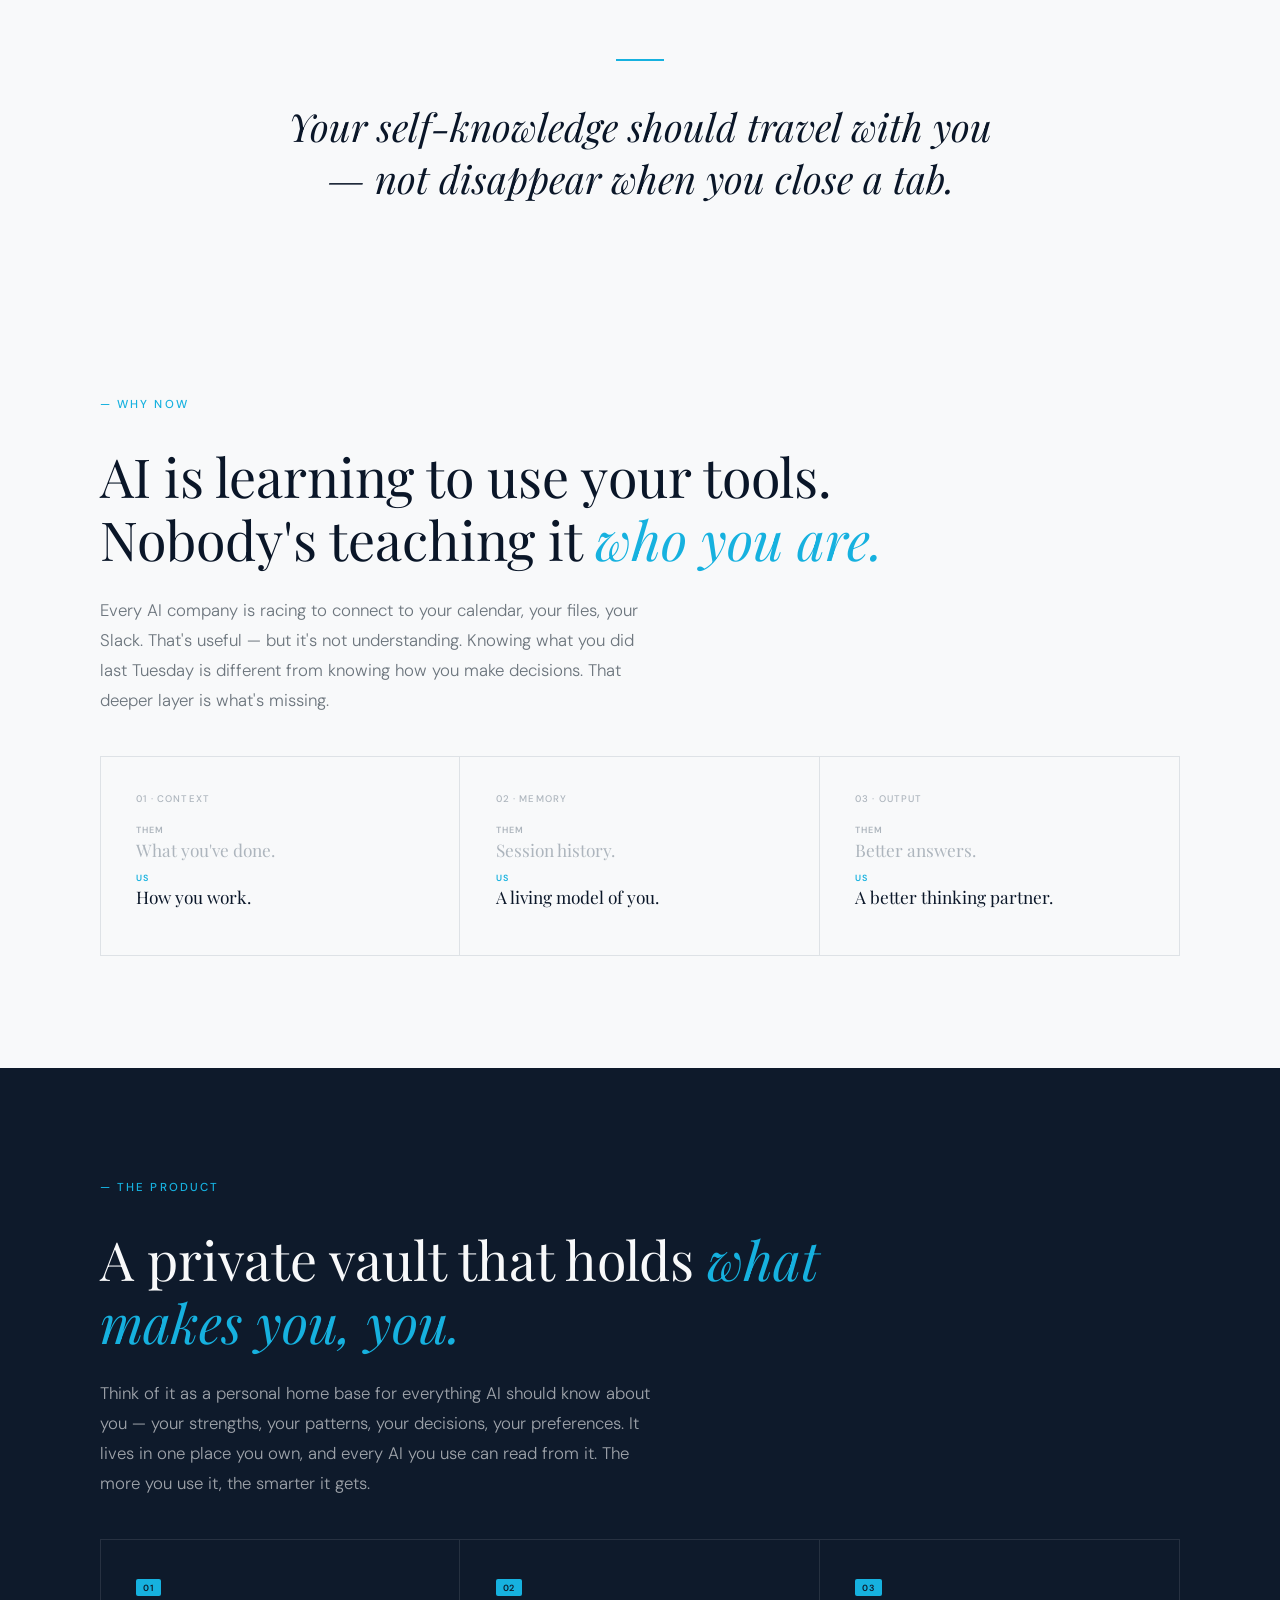
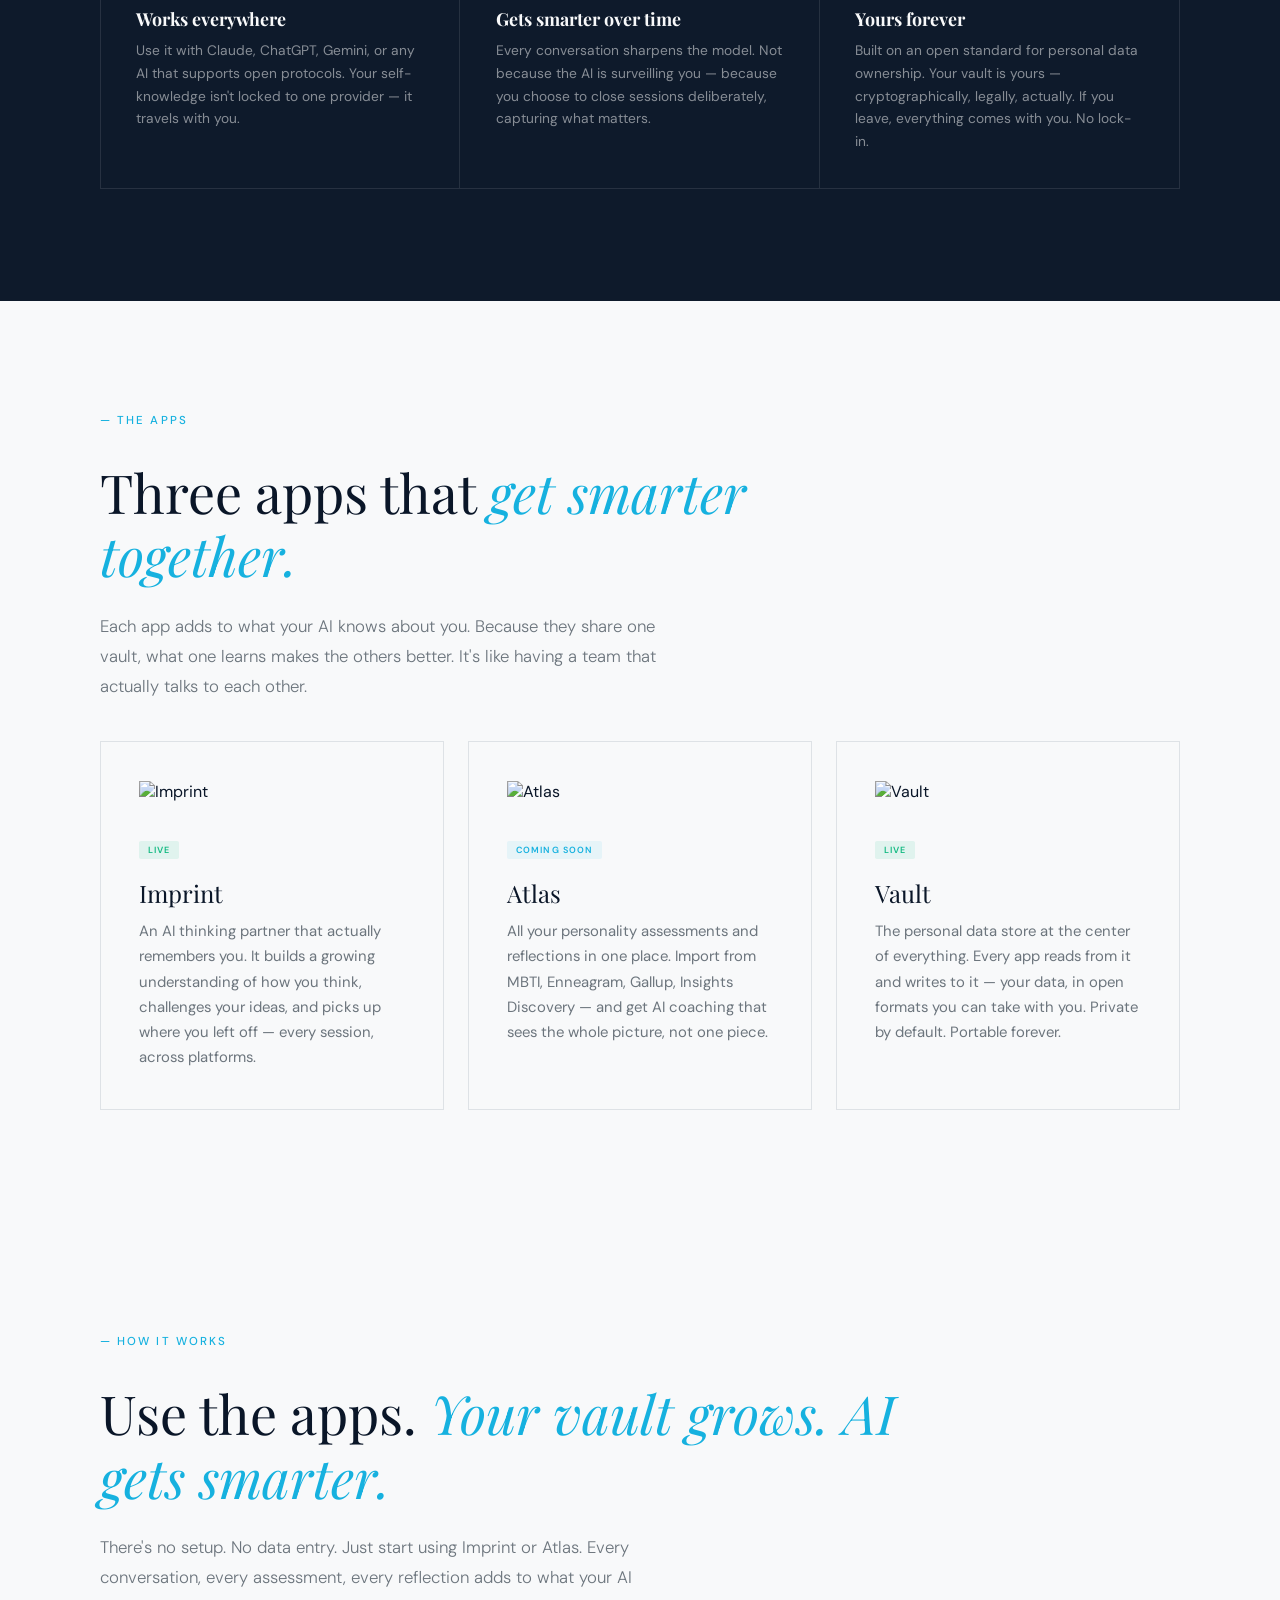
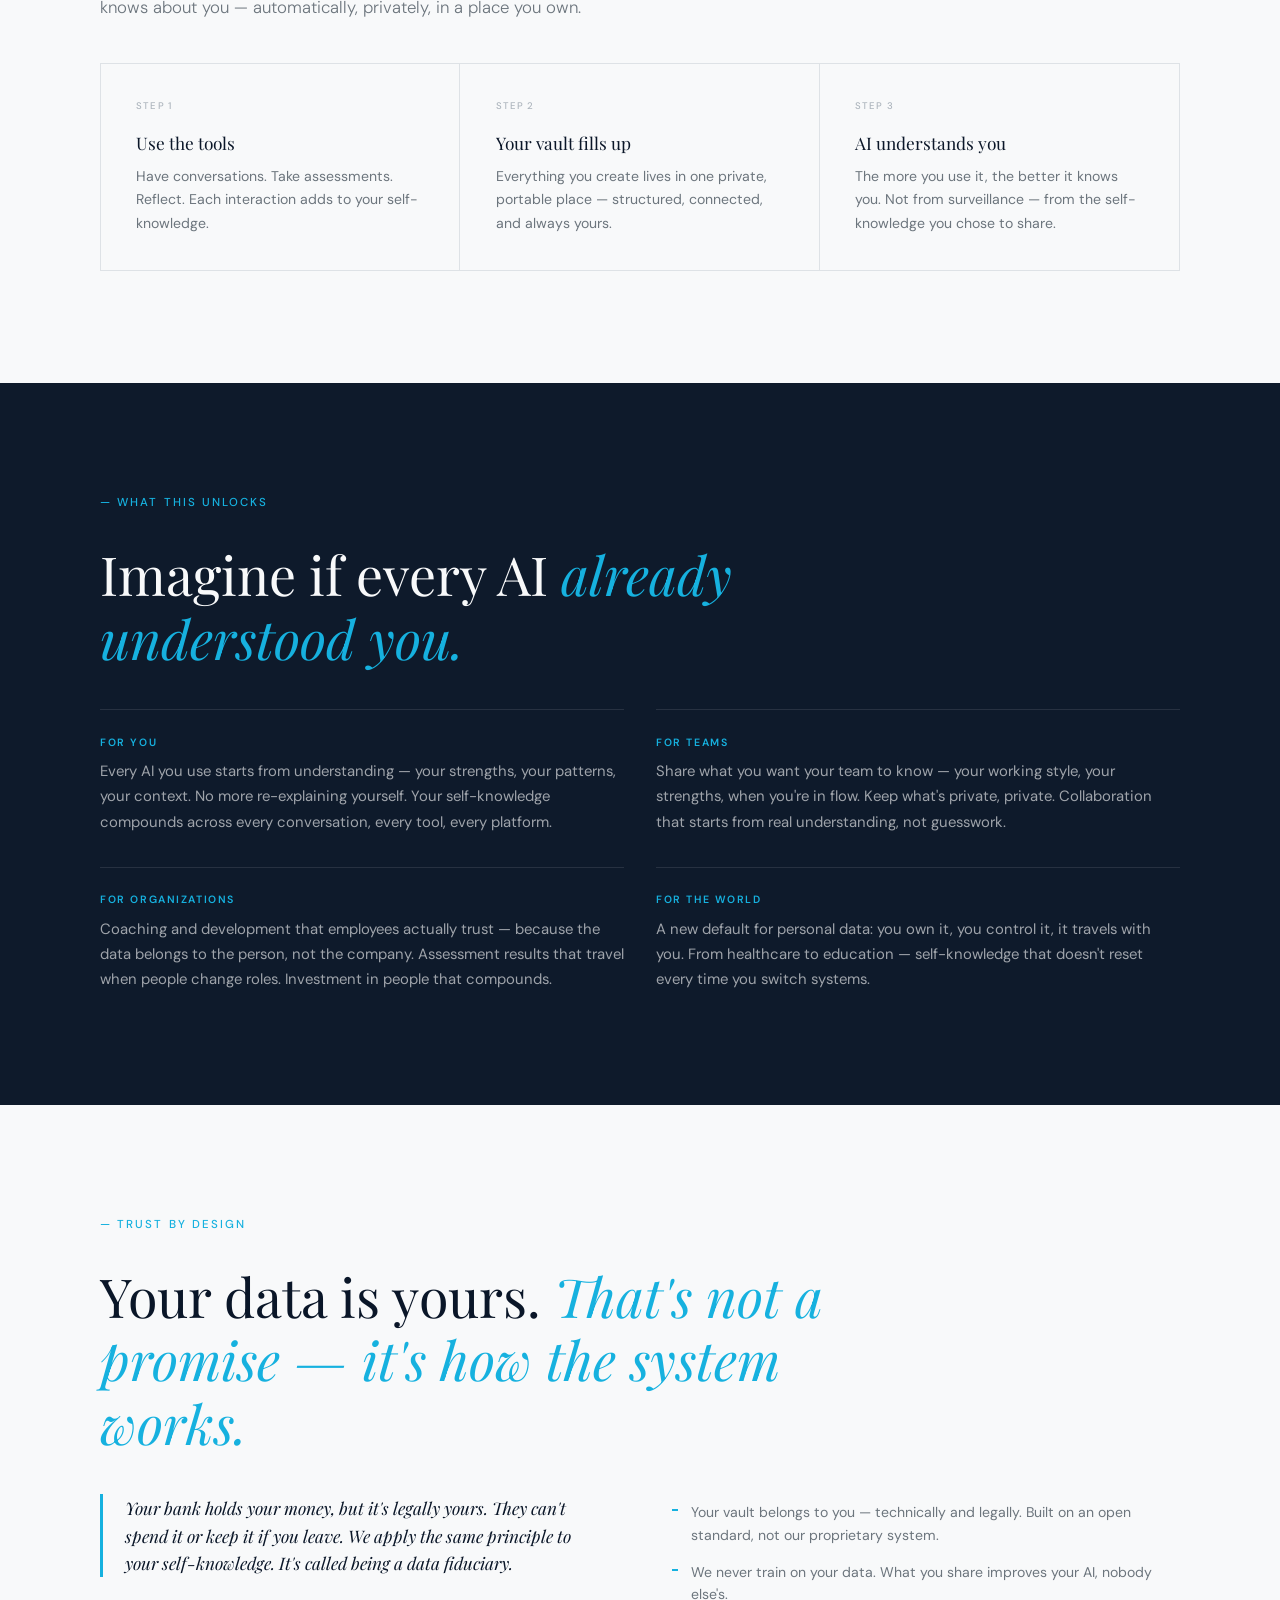
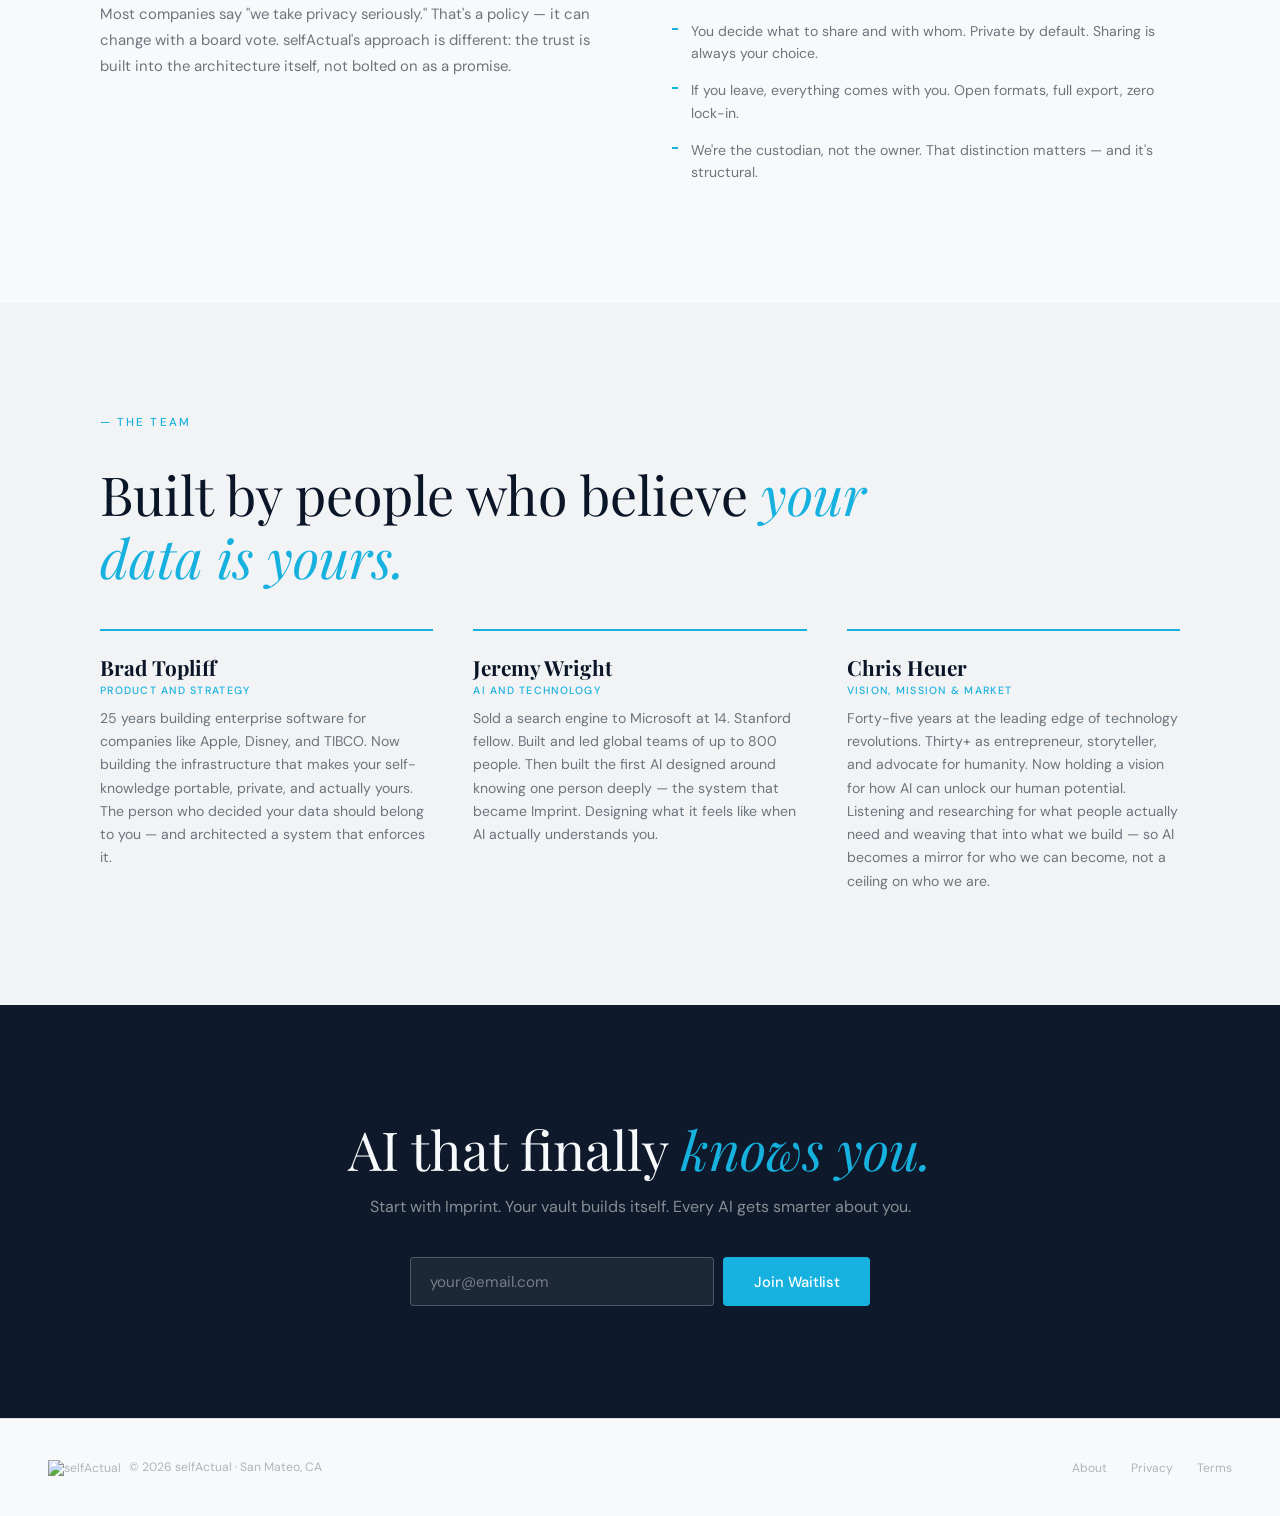
==== commit f91002e0: "feat(waitlist): Claude account dropdown, referral source, product updates checkbox - Adds Claude acc" ====
--- a/index.html
+++ b/index.html
@@ -357,16 +357,20 @@
     .waitlist-details { max-width:460px; margin:1.25rem auto 0; text-align:left; }
     .waitlist-details .wd-label { font-size:0.9rem; color:rgba(255,255,255,0.6); margin-bottom:0.75rem; }
     .waitlist-details .wd-row { display:grid; grid-template-columns:1fr 1fr; gap:0.6rem; }
-    .waitlist-details input, .waitlist-details textarea {
+    .waitlist-details input, .waitlist-details textarea, .waitlist-details select {
       width:100%; padding:0.75rem 1rem; margin-top:0.6rem;
       border:1px solid rgba(255,255,255,0.22); border-radius:4px;
       background:rgba(255,255,255,0.06); color:var(--white);
       font-family:var(--sans); font-size:0.9rem; outline:none;
     }
+    .waitlist-details select option { background:#0d1f3c; color:var(--white); }
     .waitlist-details .wd-row input { margin-top:0; }
-    .waitlist-details input:focus, .waitlist-details textarea:focus { border-color:var(--sa-blue); }
+    .waitlist-details input:focus, .waitlist-details textarea:focus, .waitlist-details select:focus { border-color:var(--sa-blue); }
     .waitlist-details input::placeholder, .waitlist-details textarea::placeholder { color:rgba(255,255,255,0.4); }
     .waitlist-details textarea { min-height:80px; resize:vertical; }
+    .waitlist-details .wd-helper { font-size:0.78rem; color:rgba(255,255,255,0.45); margin:0.25rem 0 0.25rem 0; line-height:1.5; }
+    .waitlist-details .wd-checkbox { display:flex; align-items:center; gap:8px; font-size:0.85rem; color:rgba(255,255,255,0.65); cursor:pointer; margin-top:0.6rem; }
+    .waitlist-details .wd-checkbox input[type="checkbox"] { width:15px; height:15px; accent-color:var(--cyan); flex-shrink:0; }
     .waitlist-details .btn-primary { margin-top:0.75rem; width:100%; justify-content:center; }
     /* form submit buttons don't get the nav arrow */
     .waitlist .btn-primary::after, .waitlist-details .btn-primary::after { content:none; }
@@ -804,9 +808,9 @@
       </div>
       <div class="team-card rv">
         <h3>Chris Heuer</h3>
-        <div class="role">GTM and Customer Success</div>
-        <p class="mode-exp">Over a decade of thought leadership on how people actually adopt new technology. Helped democratize publishing through one of the internet's first major blogging networks. Now leading market positioning, investor conversations, and go-to-market strategy — and selfActual's most active daily user.</p>
-        <p class="mode-arch">Decade-plus thought leadership on organizational transformation and AI adoption. Co-created professional blogging ecosystem (b5media). Leads market positioning, GTM strategy, and investor relations. Most active internal dogfooder — surfaces friction, use cases, and product insights from daily professional use.</p>
+        <div class="role">Vision, Mission &amp; Market</div>
+        <p class="mode-exp">Forty-five years at the leading edge of technology revolutions. Thirty+ as entrepreneur, storyteller, and advocate for humanity. Now holding a vision for how AI can unlock our human potential. Listening and researching for what people actually need and weaving that into what we build — so AI becomes a mirror for who we can become, not a ceiling on who we are.</p>
+        <p class="mode-arch">Forty-five years at the leading edge of technology revolutions. Thirty+ as entrepreneur, storyteller, and advocate for humanity. Now holding a vision for how AI can unlock our human potential. Listening and researching for what people actually need and weaving that into what we build — so AI becomes a mirror for who we can become, not a ceiling on who we are.</p>
       </div>
     </div>
   </div>
@@ -832,7 +836,18 @@
         <input type="text" name="lastName" placeholder="Last name" aria-label="Last name">
       </div>
       <input type="text" name="company" placeholder="Company" aria-label="Company">
-      <textarea name="details" placeholder="Anything else you'd like us to know..." aria-label="Additional details"></textarea>
+      <select name="claudeAccount" aria-label="Claude account tier">
+        <option value="">Do you have a Claude account?</option>
+        <option value="Pro">Yes — Pro</option>
+        <option value="Max">Yes — Max</option>
+        <option value="Team or Enterprise">Yes — Team or Enterprise</option>
+        <option value="Not yet">Not yet</option>
+      </select>
+      <p class="wd-helper">Imprint works best with a paid Claude account. The free tier can connect but sessions get cut short.</p>
+      <textarea name="referralSource" placeholder="Where did you hear about us? Anything else?" aria-label="Referral source"></textarea>
+      <label class="wd-checkbox">
+        <input type="checkbox" name="productUpdates"> Keep me posted on product updates
+      </label>
       <button class="btn-primary" onclick="handleDetails(this)">Send</button>
     </div>
   </div>
@@ -955,10 +970,12 @@
   const firstName = (container.querySelector('[name="firstName"]').value || '').trim();
   const lastName = (container.querySelector('[name="lastName"]').value || '').trim();
   const company = (container.querySelector('[name="company"]').value || '').trim();
-  const details = (container.querySelector('[name="details"]').value || '').trim();
+  const claudeAccount = (container.querySelector('[name="claudeAccount"]').value || '').trim();
+  const referralSource = (container.querySelector('[name="referralSource"]').value || '').trim();
+  const productUpdates = container.querySelector('[name="productUpdates"]').checked;
   const email = container.dataset.email;
 
-  if (!email || (!firstName && !lastName && !company && !details)) {
+  if (!email || (!firstName && !lastName && !company && !claudeAccount && !referralSource && !productUpdates)) {
     container.style.display = 'none';
     return;
   }
@@ -970,13 +987,13 @@
     const res = await fetch(WAITLIST_API, {
       method: 'PATCH',
       headers: { 'Content-Type': 'application/json' },
-      body: JSON.stringify({ email, firstName, lastName, company, details }),
+      body: JSON.stringify({ email, firstName, lastName, company, claudeAccount, referralSource, productUpdates }),
     });
 
     if (res.ok) {
       btn.textContent = 'Thanks!';
       btn.style.background = 'var(--cyan)';
-      container.querySelectorAll('input, textarea').forEach(el => el.disabled = true);
+      container.querySelectorAll('input, textarea, select').forEach(el => el.disabled = true);
       setTimeout(() => { container.style.display = 'none'; }, 1200);
     } else {
       btn.textContent = 'Something went wrong';
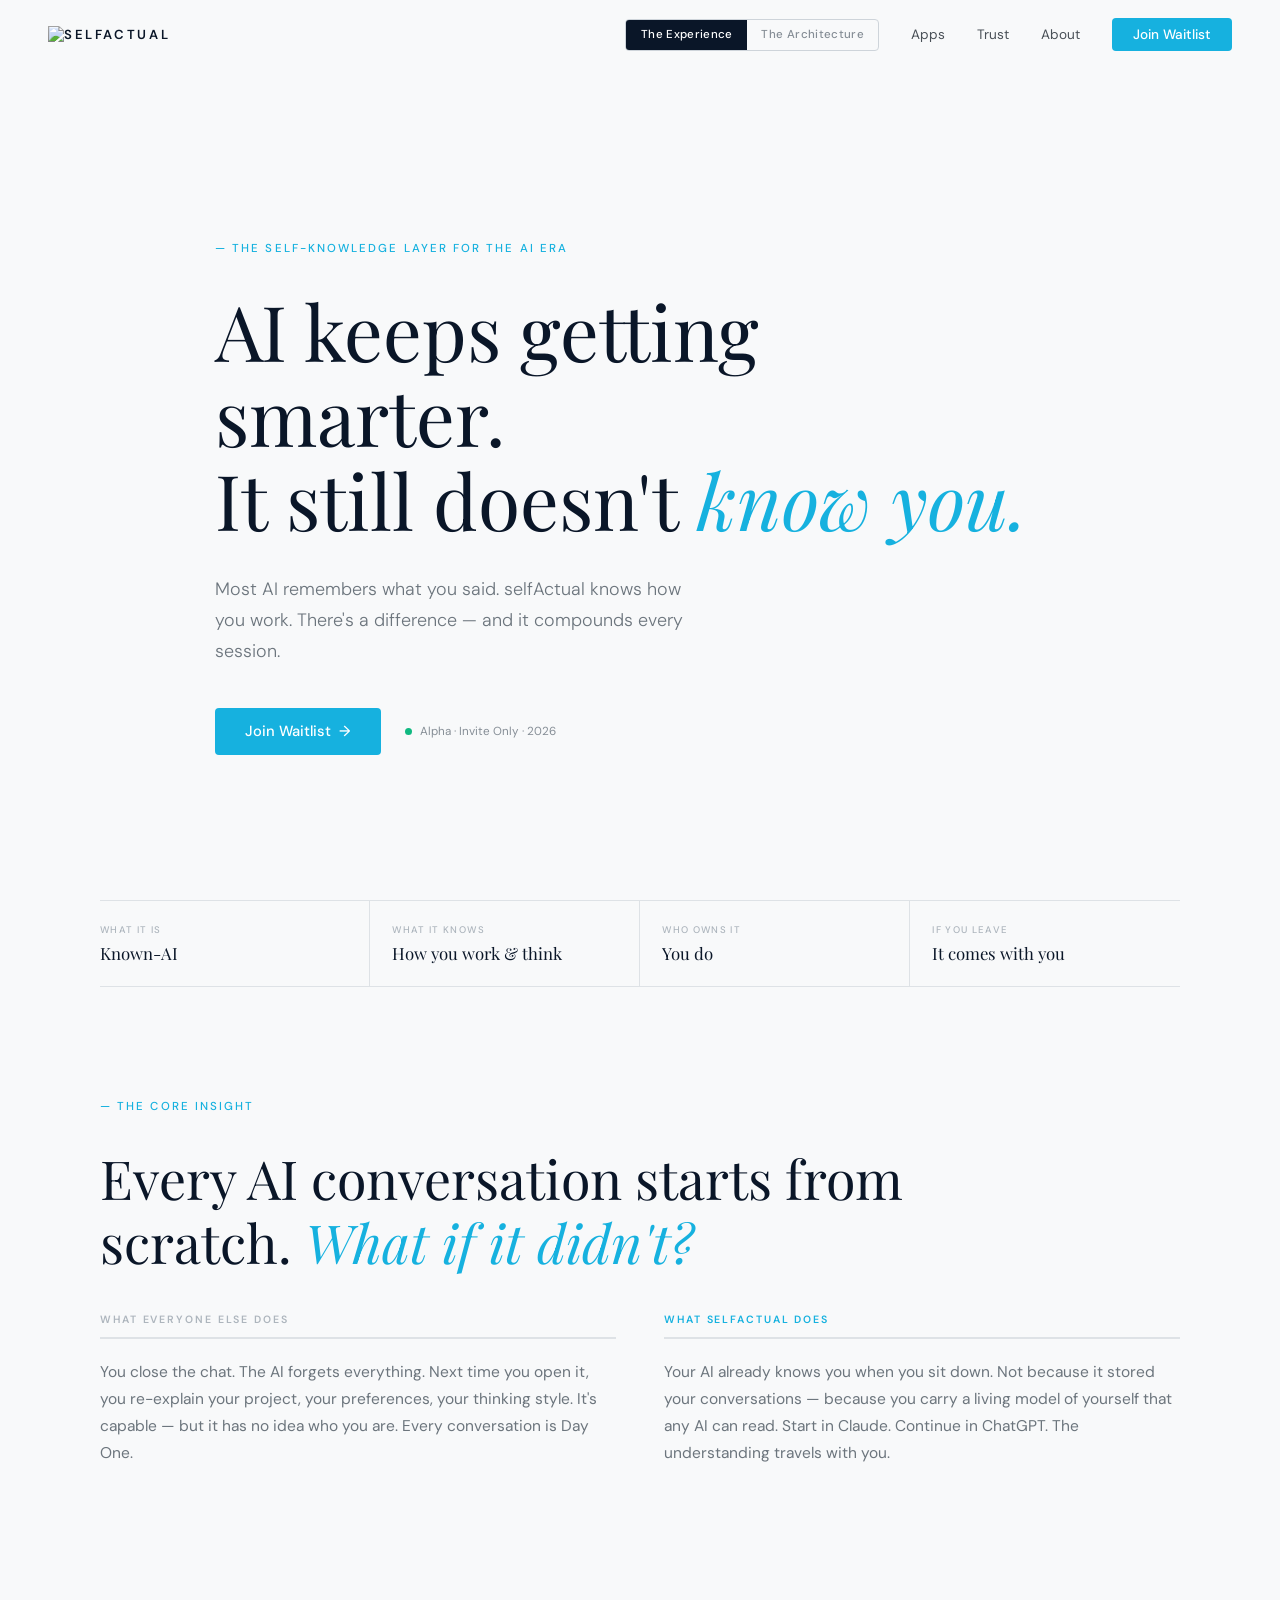
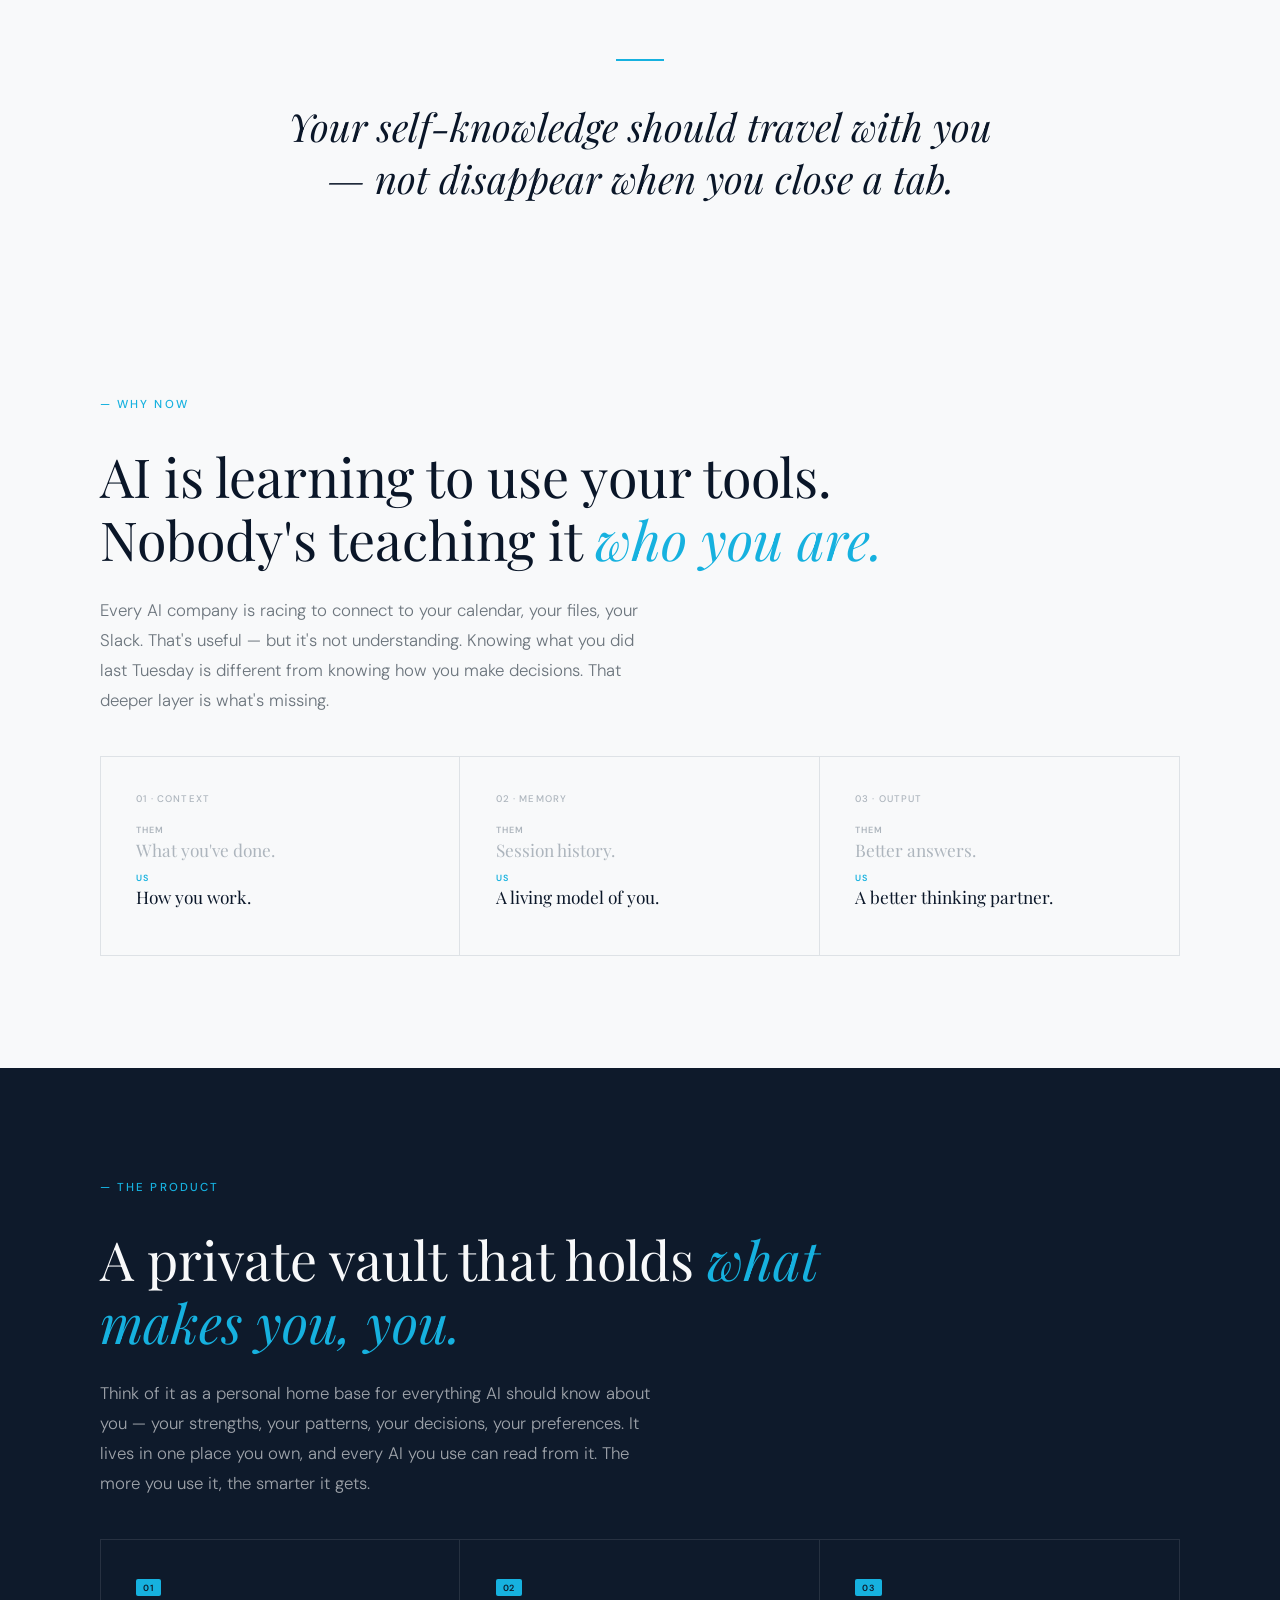
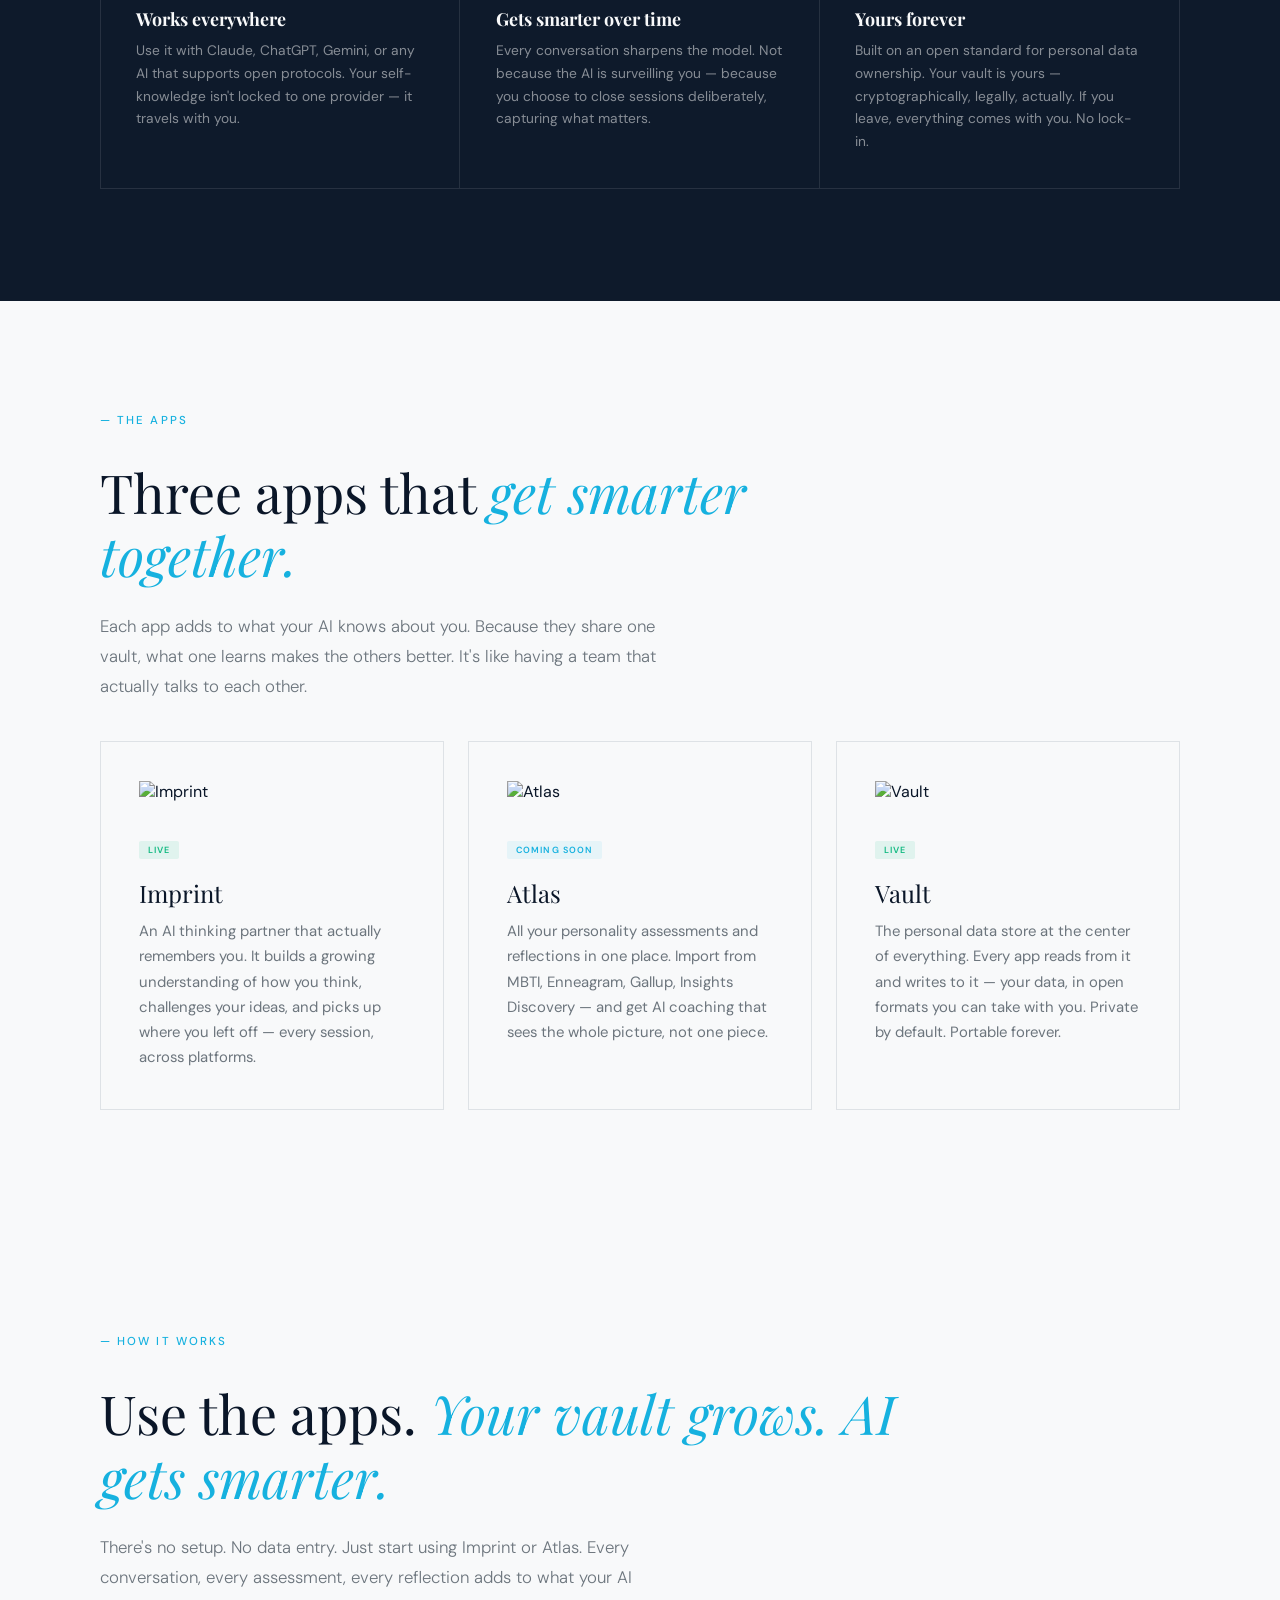
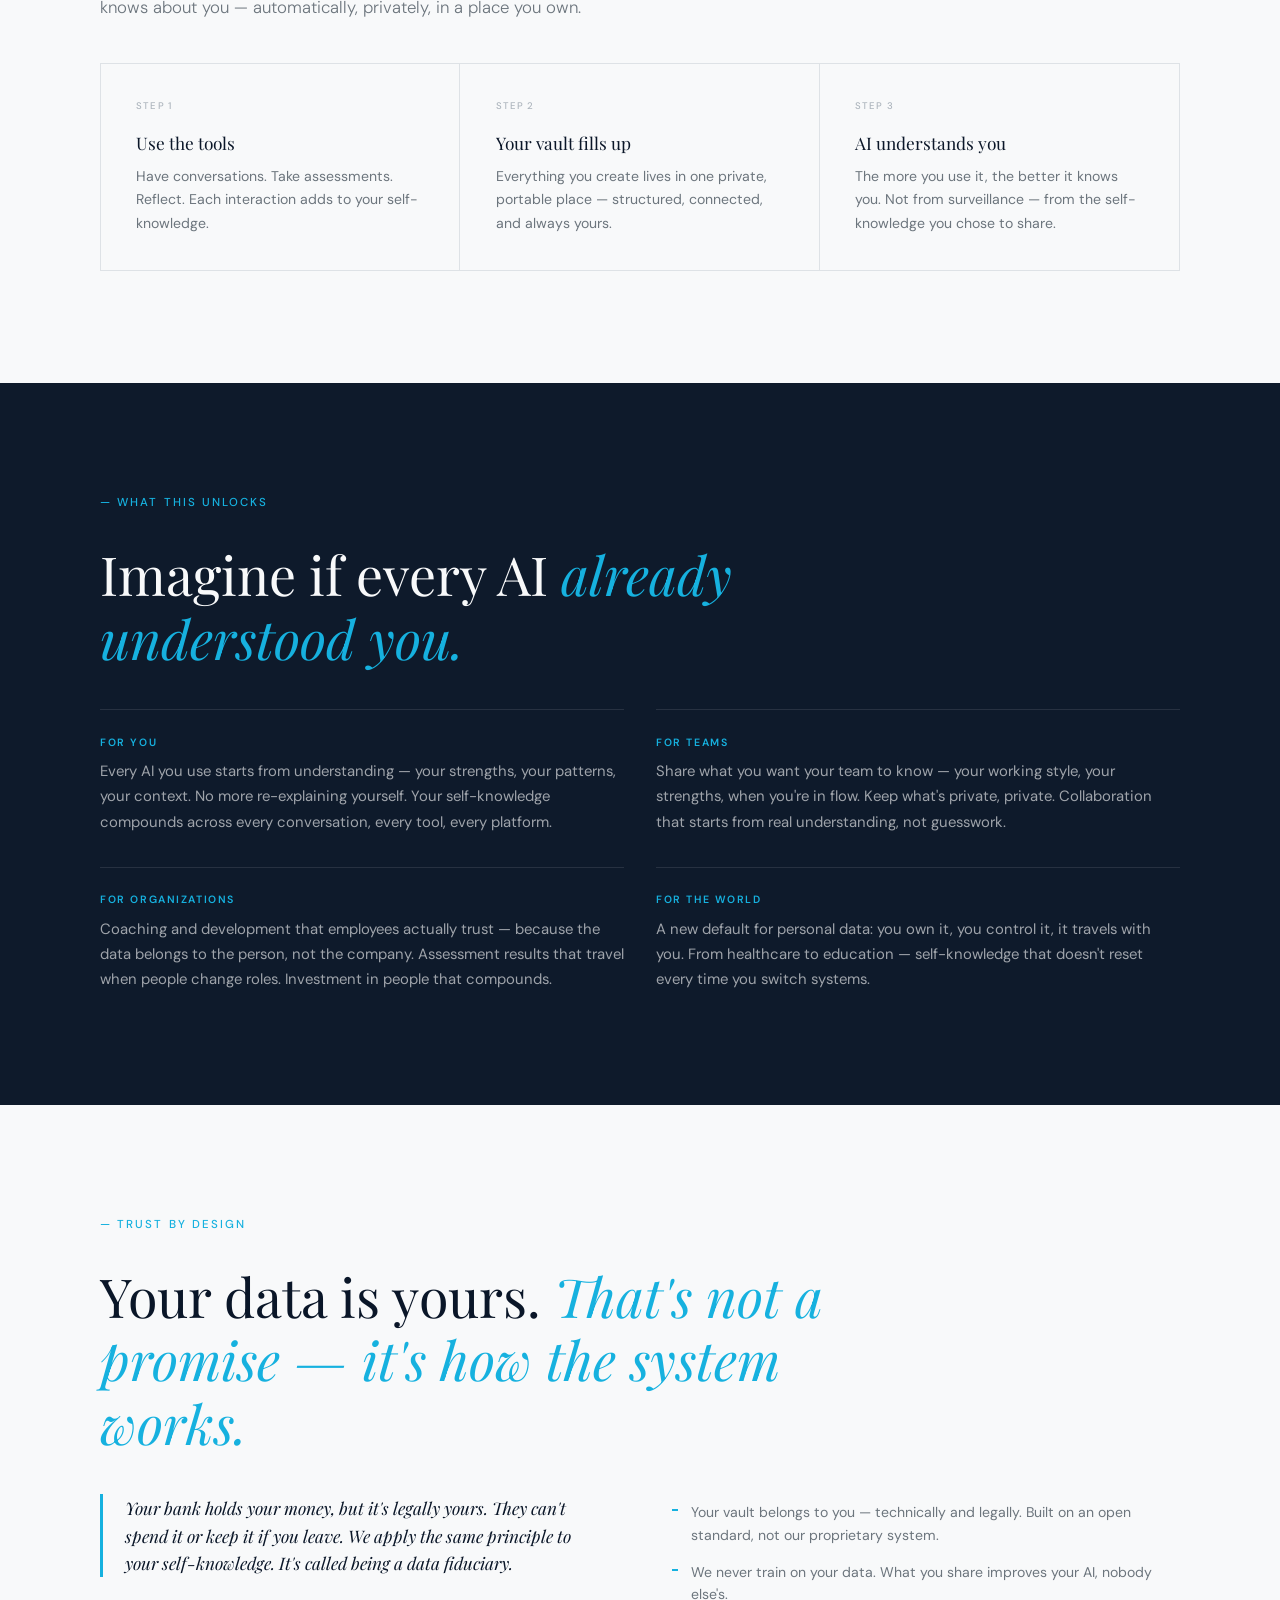
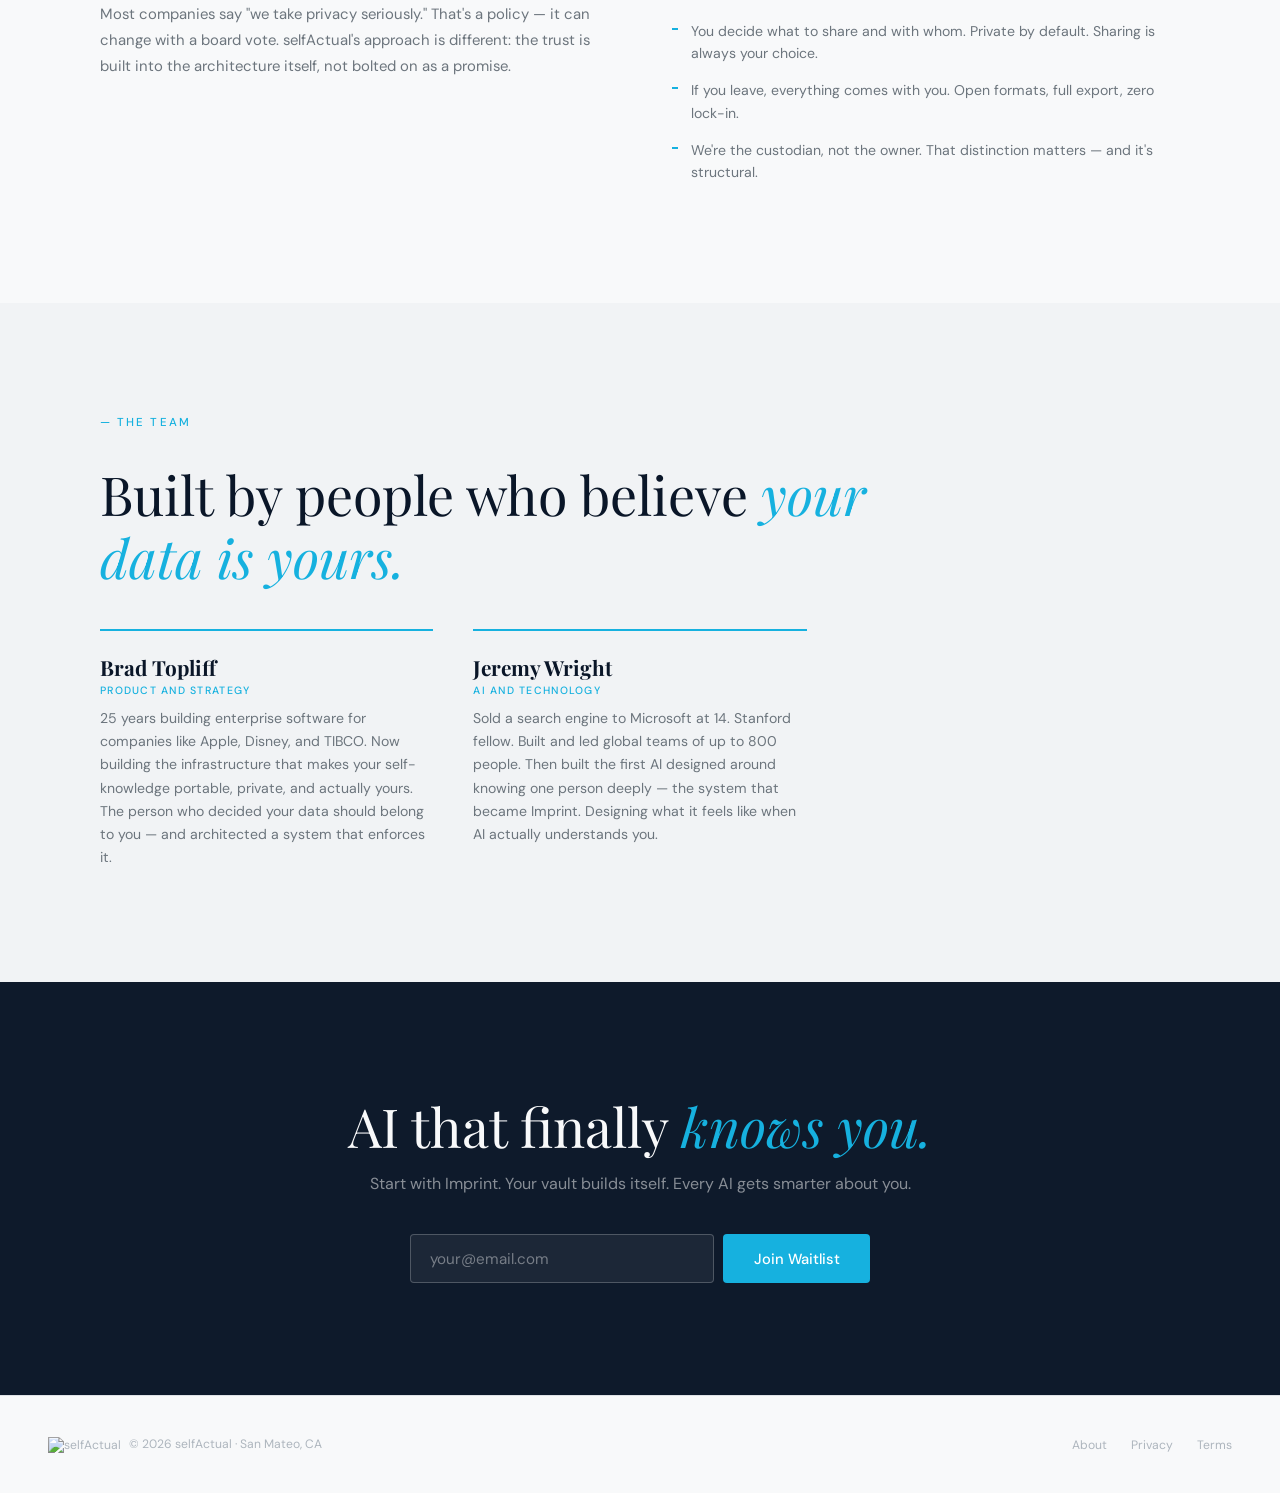
==== commit 084d03d0: "Remove Chris Heuer from team section Co-Authored-By: Claude Sonnet 4.6 <noreply@anthropic.com>" ====
--- a/index.html
+++ b/index.html
@@ -806,12 +806,6 @@
         <p class="mode-exp">Sold a search engine to Microsoft at 14. Stanford fellow. Built and led global teams of up to 800 people. Then built the first AI designed around knowing one person deeply — the system that became Imprint. Designing what it feels like when AI actually understands you.</p>
         <p class="mode-arch">Sold a search engine to Microsoft at 14. Stanford fellow. Former agency leader ($500M annual book, teams of 3–800). Built the first AI system designed around a single known operator — the behavioral model, gear framework, and session lifecycle that make Imprint's operator model persistent and calibrating.</p>
       </div>
-      <div class="team-card rv">
-        <h3>Chris Heuer</h3>
-        <div class="role">Vision, Mission &amp; Market</div>
-        <p class="mode-exp">Forty-five years at the leading edge of technology revolutions. Thirty+ as entrepreneur, storyteller, and advocate for humanity. Now holding a vision for how AI can unlock our human potential. Listening and researching for what people actually need and weaving that into what we build — so AI becomes a mirror for who we can become, not a ceiling on who we are.</p>
-        <p class="mode-arch">Forty-five years at the leading edge of technology revolutions. Thirty+ as entrepreneur, storyteller, and advocate for humanity. Now holding a vision for how AI can unlock our human potential. Listening and researching for what people actually need and weaving that into what we build — so AI becomes a mirror for who we can become, not a ceiling on who we are.</p>
-      </div>
     </div>
   </div>
 </section>
@@ -836,14 +830,14 @@
         <input type="text" name="lastName" placeholder="Last name" aria-label="Last name">
       </div>
       <input type="text" name="company" placeholder="Company" aria-label="Company">
-      <select name="claudeAccount" aria-label="Claude account tier">
+      <select name="claudeAccount" aria-label="Claude account tier" onchange="this.nextElementSibling.style.display = this.value === 'Not yet' ? '' : 'none'">
         <option value="">Do you have a Claude account?</option>
         <option value="Pro">Yes — Pro</option>
         <option value="Max">Yes — Max</option>
         <option value="Team or Enterprise">Yes — Team or Enterprise</option>
         <option value="Not yet">Not yet</option>
       </select>
-      <p class="wd-helper">Imprint works best with a paid Claude account. The free tier can connect but sessions get cut short.</p>
+      <p class="wd-helper" style="display:none;">Imprint works best with a paid Claude account. The free tier can connect but sessions get cut short.</p>
       <textarea name="referralSource" placeholder="Where did you hear about us? Anything else?" aria-label="Referral source"></textarea>
       <label class="wd-checkbox">
         <input type="checkbox" name="productUpdates"> Keep me posted on product updates
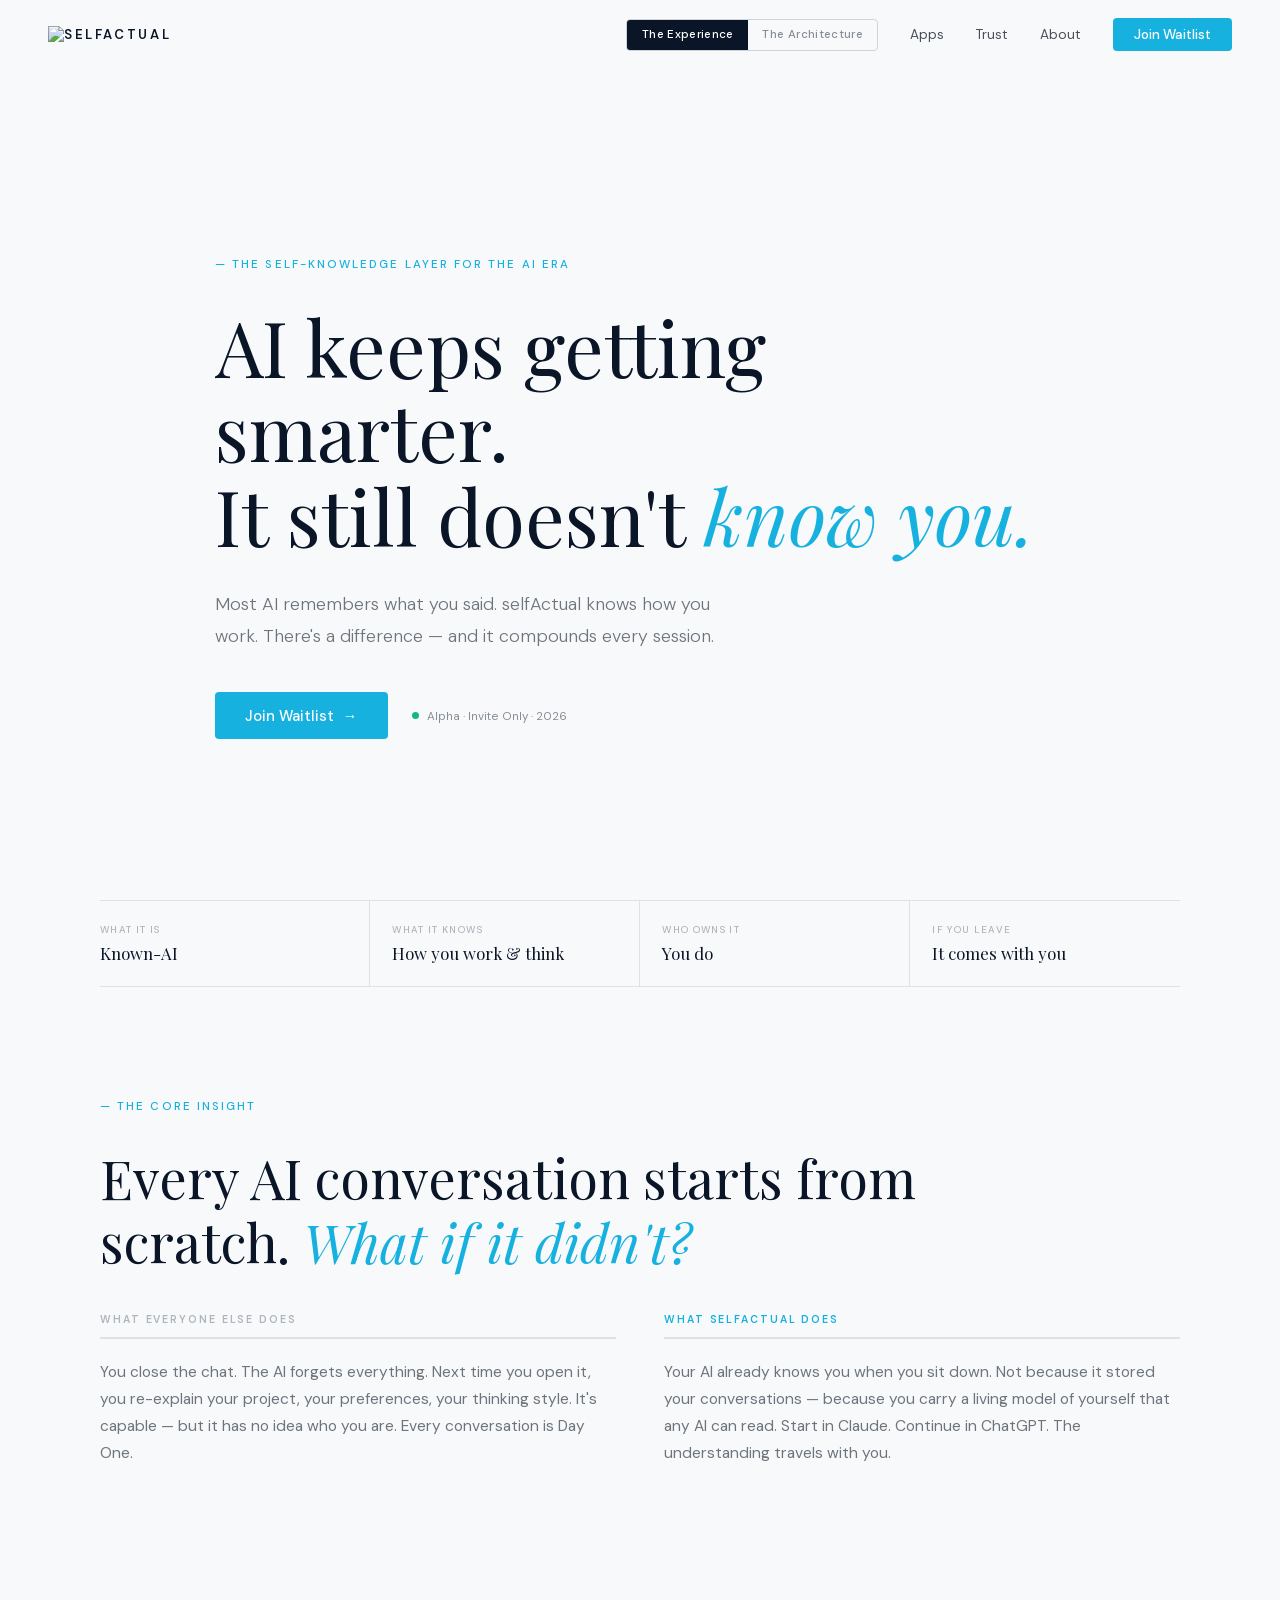
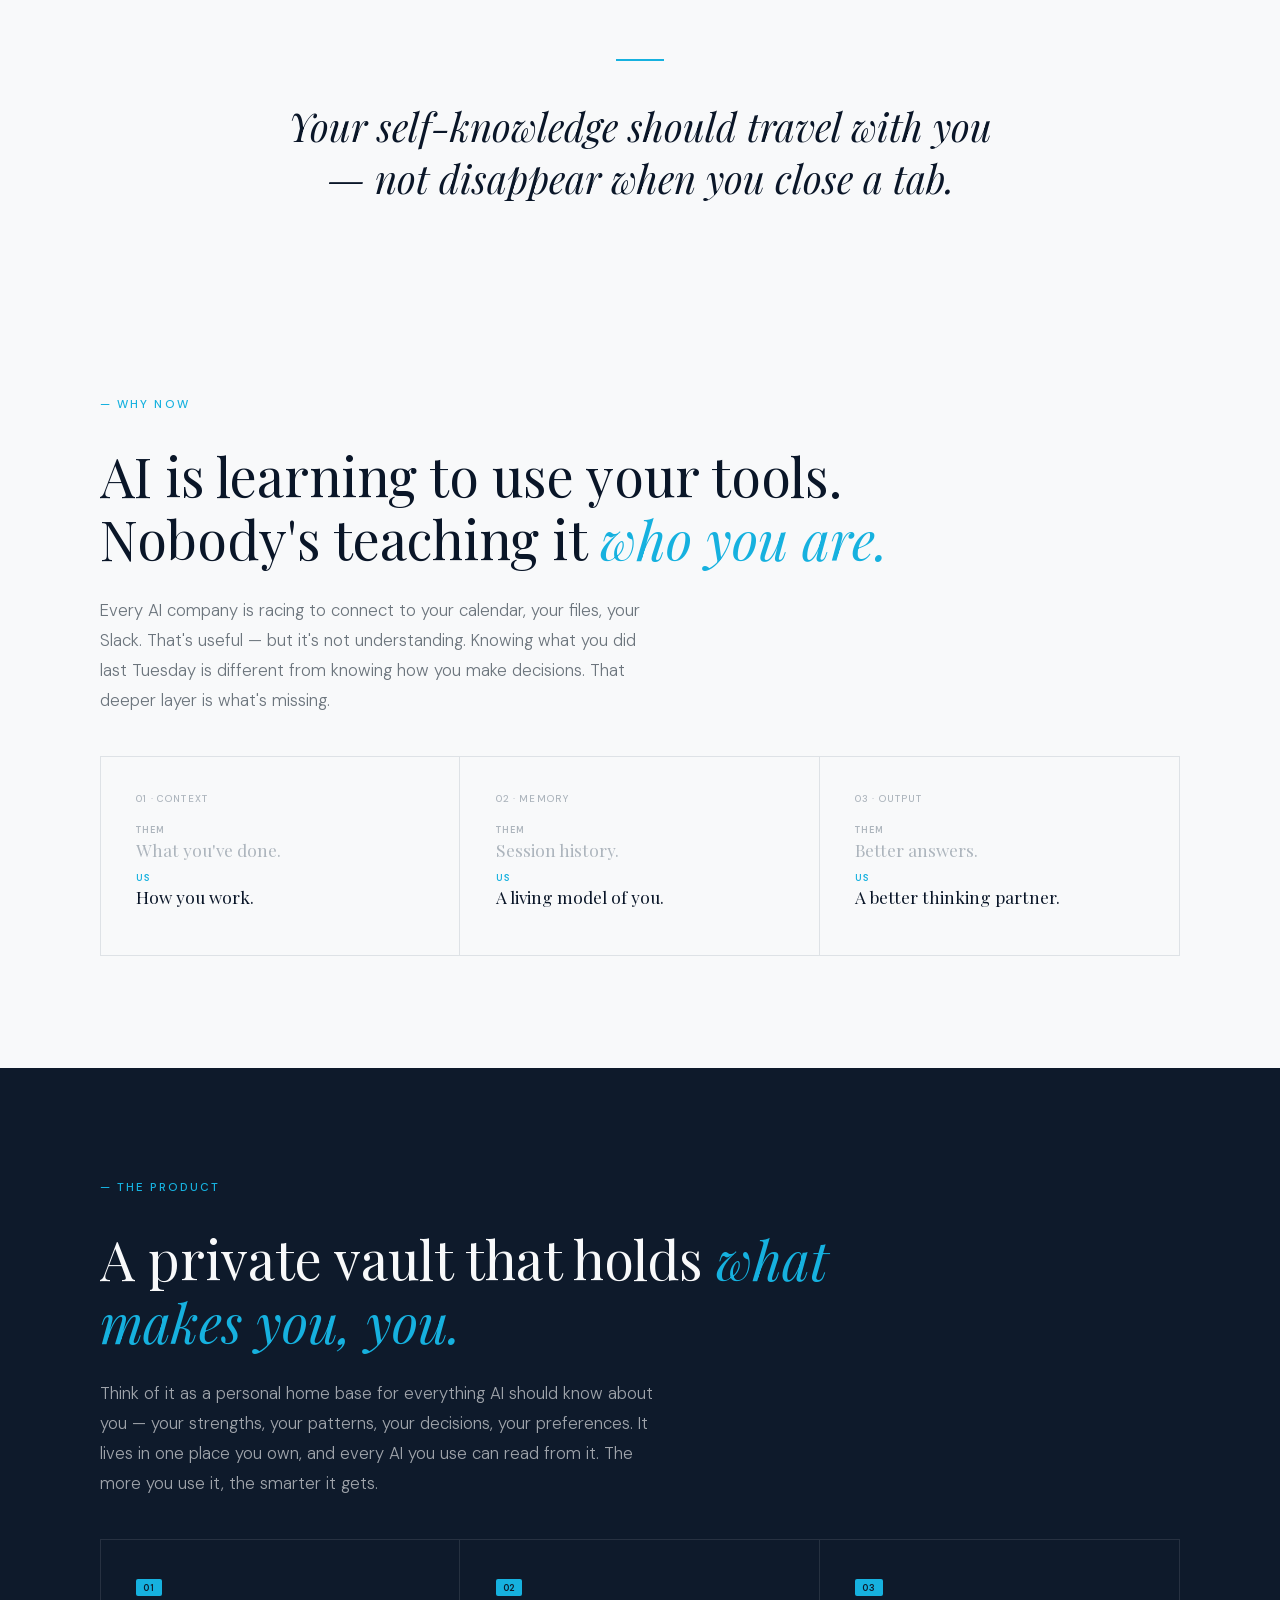
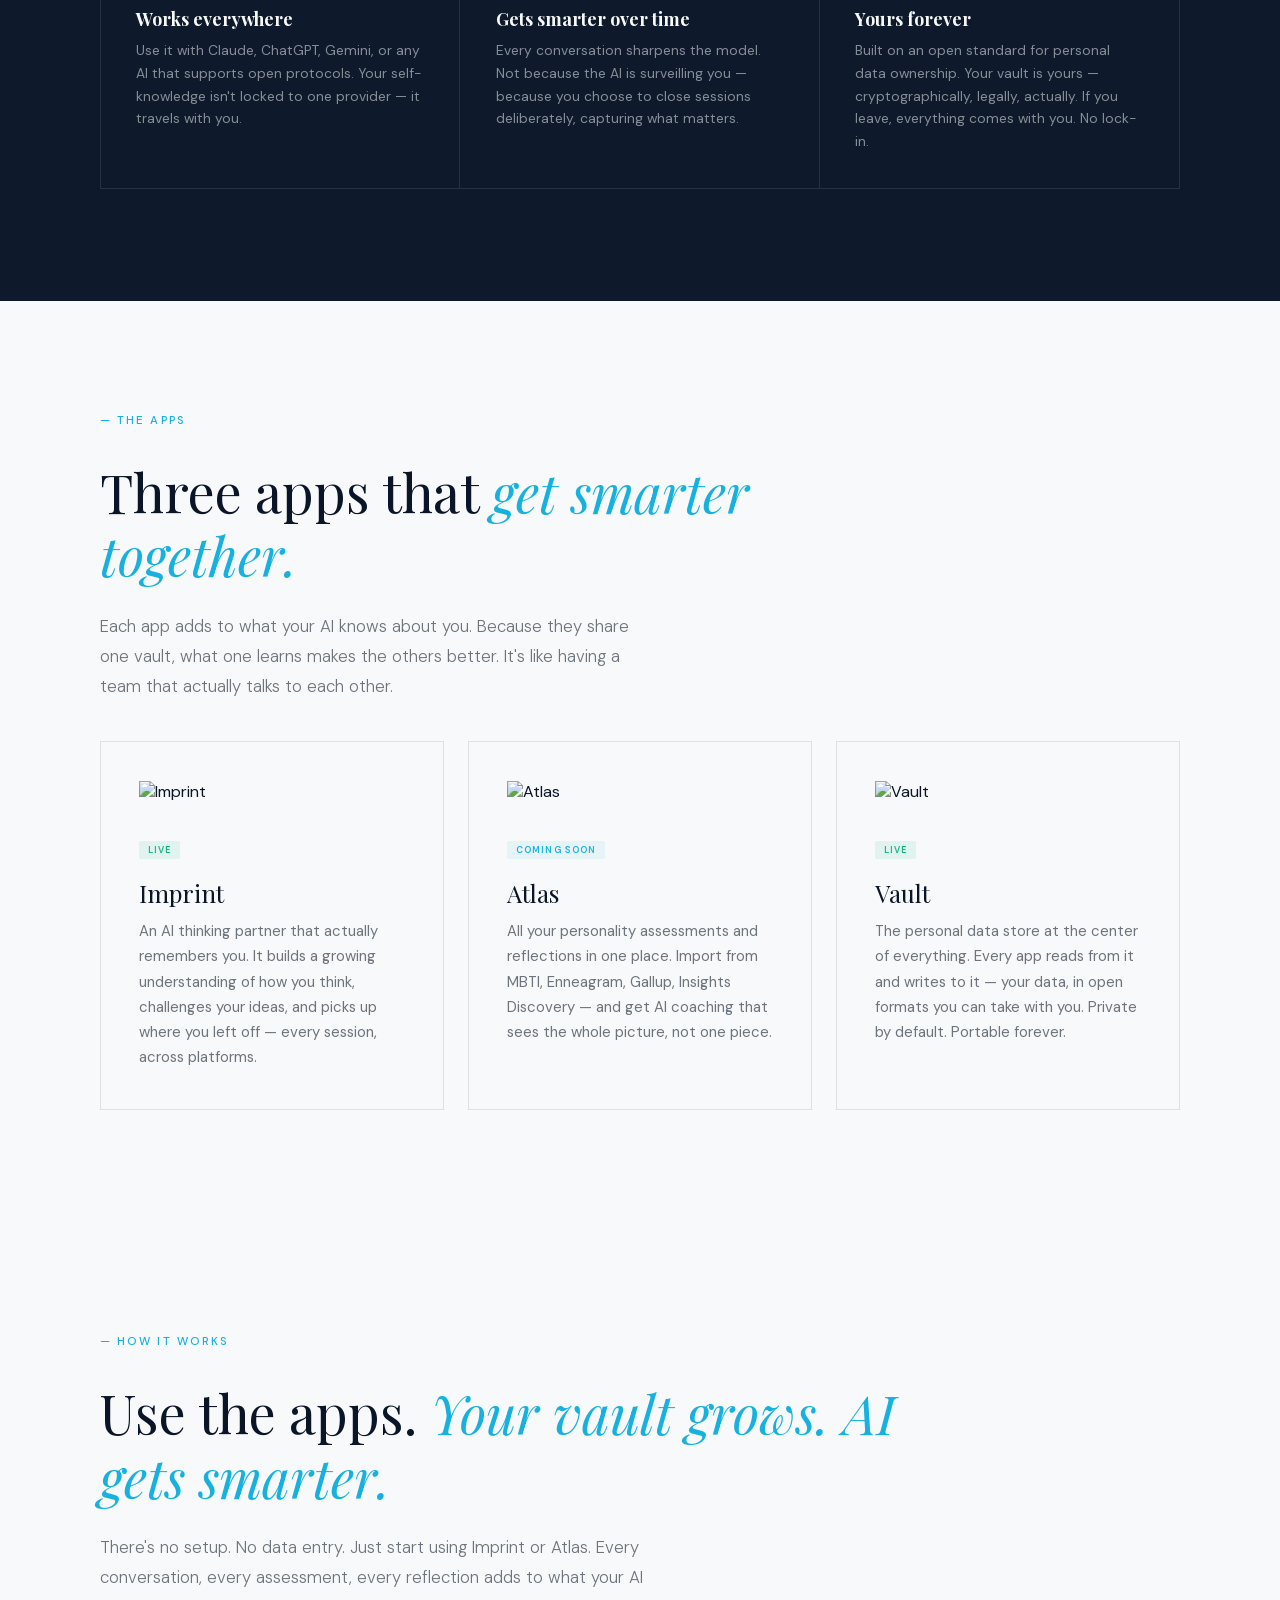
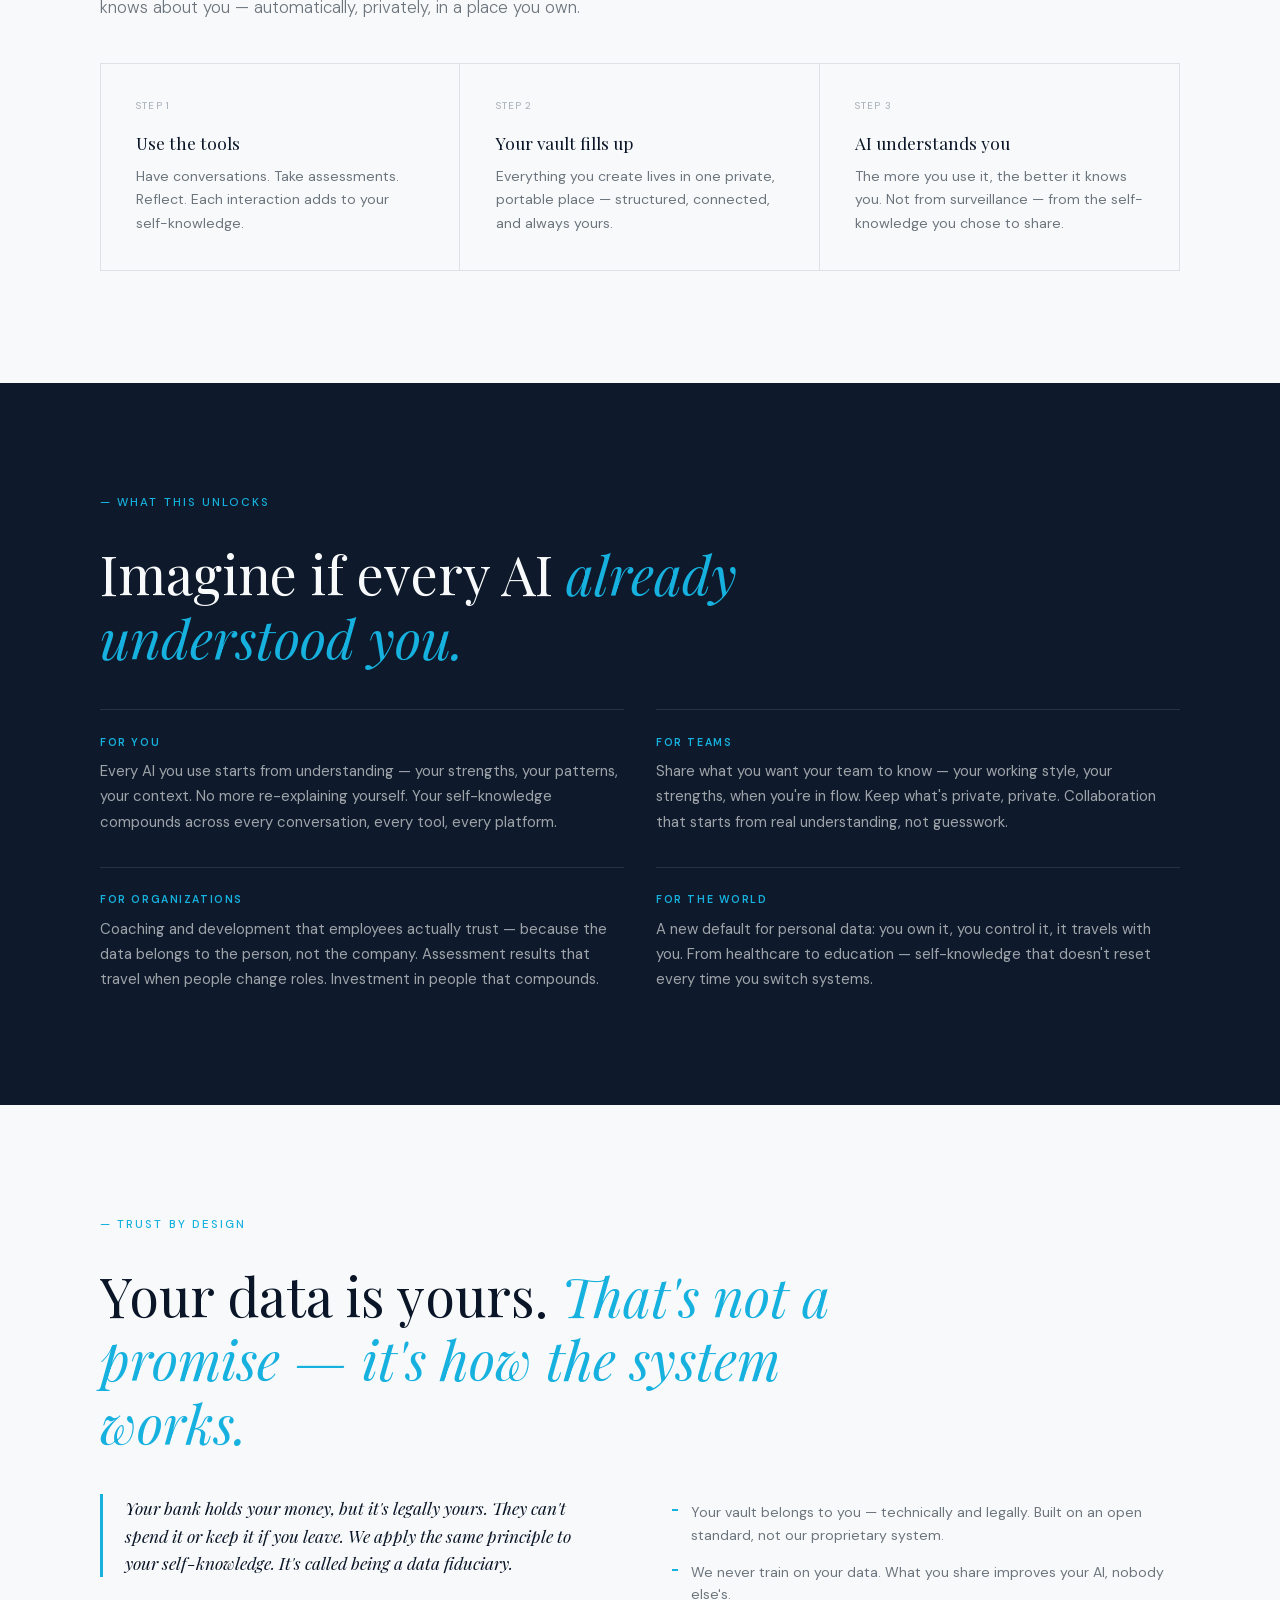
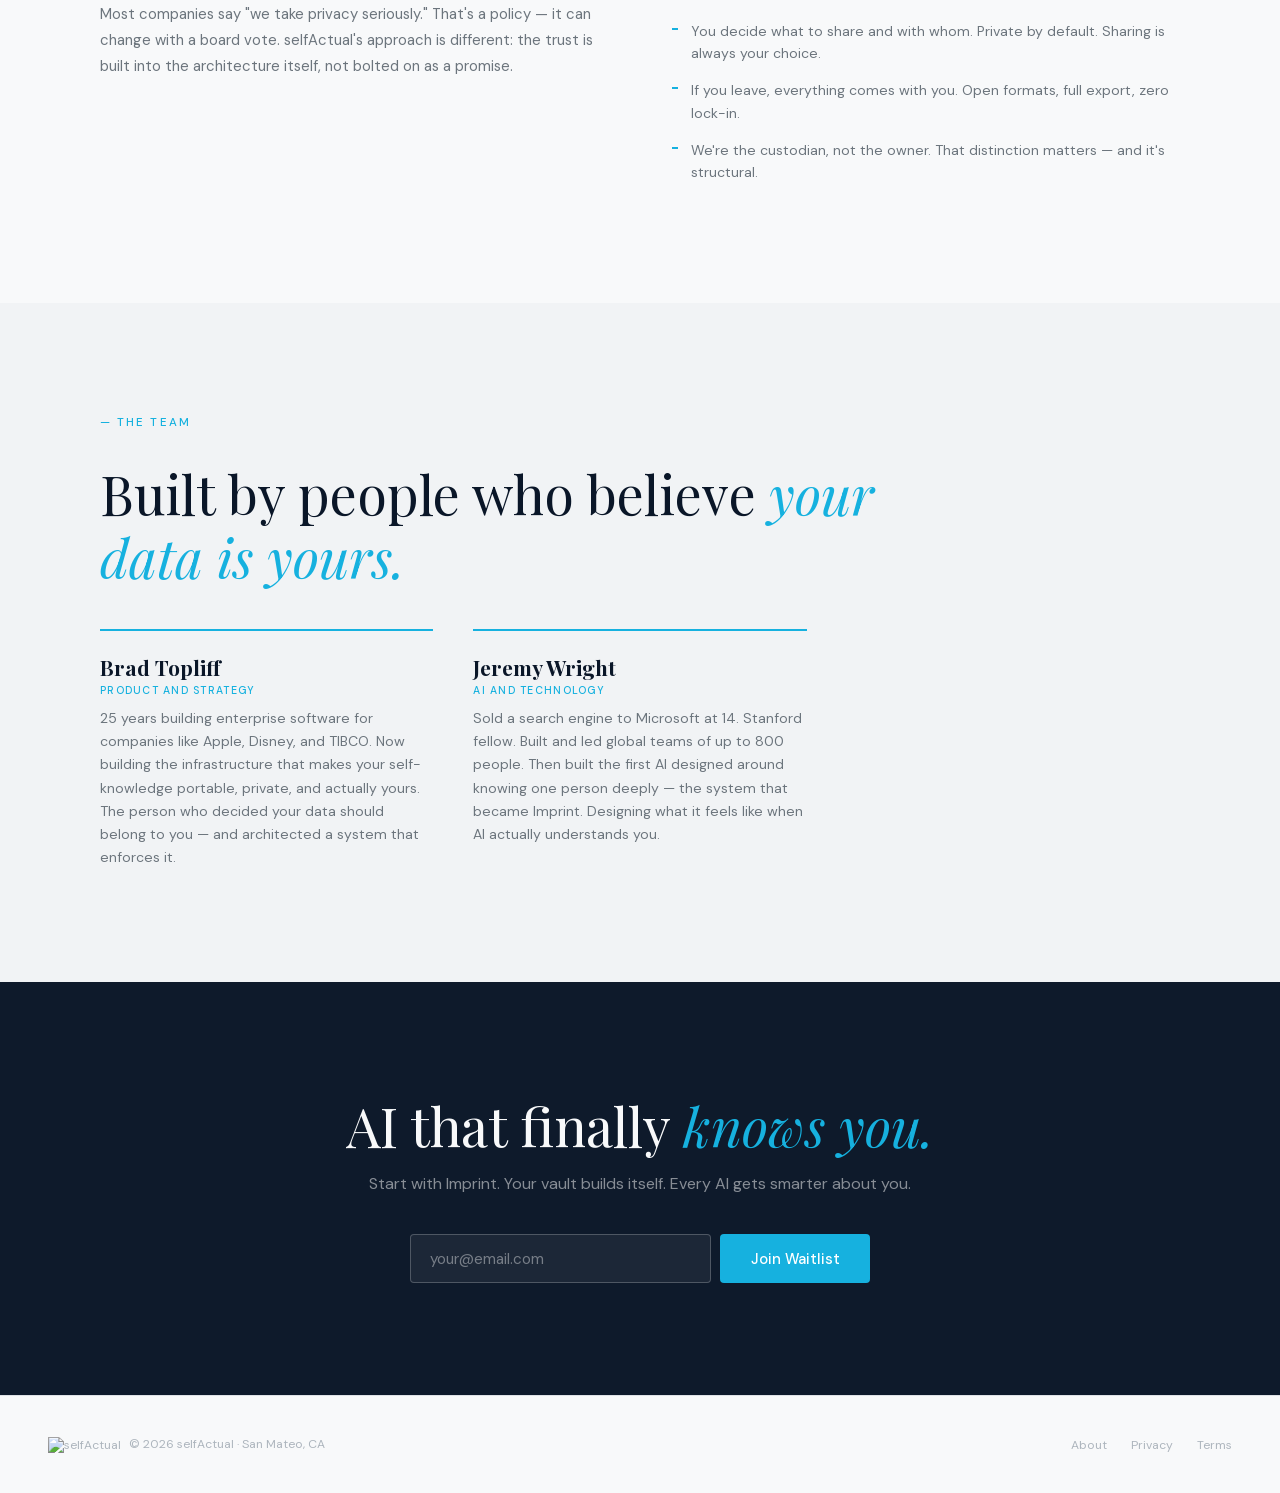
==== commit 4e089129: "feat(fonts): self-host Playfair Display + DM Sans, drop Google Fonts CDN Add latin-subset woff2 file" ====
--- a/index.html
+++ b/index.html
@@ -16,12 +16,11 @@
     gtag('config', 'G-R82XNXT8J0');
   </script>
 
-  <!-- Intercom (launcher hidden — tracking only) -->
-  <script src="intercom.js?v=2"></script>
-
-  <link rel="preconnect" href="https://fonts.googleapis.com">
-  <link rel="preconnect" href="https://fonts.gstatic.com" crossorigin>
-  <link href="https://fonts.googleapis.com/css2?family=Playfair+Display:ital,wght@0,400;0,500;0,700;1,400;1,500&family=DM+Sans:ital,wght@0,300;0,400;0,500;0,600;1,300;1,400&display=swap" rel="stylesheet">
+
+
+  <link rel="preload" href="/fonts/dm-sans-400.woff2" as="font" type="font/woff2" crossorigin>
+  <link rel="preload" href="/fonts/playfair-display-400.woff2" as="font" type="font/woff2" crossorigin>
+  <link rel="stylesheet" href="/fonts.css">
   <style>
     :root {
       --sa-blue: #16b1df;
@@ -840,7 +839,7 @@
       <p class="wd-helper" style="display:none;">Imprint works best with a paid Claude account. The free tier can connect but sessions get cut short.</p>
       <textarea name="referralSource" placeholder="Where did you hear about us? Anything else?" aria-label="Referral source"></textarea>
       <label class="wd-checkbox">
-        <input type="checkbox" name="productUpdates"> Keep me posted on product updates
+        <input type="checkbox" name="productUpdates" checked> Keep me posted on product updates
       </label>
       <button class="btn-primary" onclick="handleDetails(this)">Send</button>
     </div>
@@ -937,10 +936,6 @@
       btn.style.background = 'var(--cyan)';
       input.disabled = true;
 
-      if (typeof window.Intercom === 'function') {
-        window.Intercom('update', { email });
-      }
-
       // Show the details follow-up
       const details = container.parentElement.querySelector('.waitlist-details');
       if (details) {
--- a/fonts.css
+++ b/fonts.css
@@ -0,0 +1,91 @@
+/* Self-hosted fonts — replaces Google Fonts CDN. Generated from the
+   same Playfair Display + DM Sans (latin subset) the site used remotely. */
+
+@font-face {
+  font-family: 'Playfair Display';
+  font-style: normal;
+  font-weight: 400;
+  font-display: swap;
+  src: url('/fonts/playfair-display-400.woff2') format('woff2');
+  unicode-range: U+0000-00FF, U+0131, U+0152-0153, U+02BB-02BC, U+02C6, U+02DA, U+02DC, U+0304, U+0308, U+0329, U+2000-206F, U+20AC, U+2122, U+2191, U+2193, U+2212, U+2215, U+FEFF, U+FFFD;
+}
+@font-face {
+  font-family: 'Playfair Display';
+  font-style: normal;
+  font-weight: 500;
+  font-display: swap;
+  src: url('/fonts/playfair-display-500.woff2') format('woff2');
+  unicode-range: U+0000-00FF, U+0131, U+0152-0153, U+02BB-02BC, U+02C6, U+02DA, U+02DC, U+0304, U+0308, U+0329, U+2000-206F, U+20AC, U+2122, U+2191, U+2193, U+2212, U+2215, U+FEFF, U+FFFD;
+}
+@font-face {
+  font-family: 'Playfair Display';
+  font-style: normal;
+  font-weight: 700;
+  font-display: swap;
+  src: url('/fonts/playfair-display-700.woff2') format('woff2');
+  unicode-range: U+0000-00FF, U+0131, U+0152-0153, U+02BB-02BC, U+02C6, U+02DA, U+02DC, U+0304, U+0308, U+0329, U+2000-206F, U+20AC, U+2122, U+2191, U+2193, U+2212, U+2215, U+FEFF, U+FFFD;
+}
+@font-face {
+  font-family: 'Playfair Display';
+  font-style: italic;
+  font-weight: 400;
+  font-display: swap;
+  src: url('/fonts/playfair-display-400-italic.woff2') format('woff2');
+  unicode-range: U+0000-00FF, U+0131, U+0152-0153, U+02BB-02BC, U+02C6, U+02DA, U+02DC, U+0304, U+0308, U+0329, U+2000-206F, U+20AC, U+2122, U+2191, U+2193, U+2212, U+2215, U+FEFF, U+FFFD;
+}
+@font-face {
+  font-family: 'Playfair Display';
+  font-style: italic;
+  font-weight: 500;
+  font-display: swap;
+  src: url('/fonts/playfair-display-500-italic.woff2') format('woff2');
+  unicode-range: U+0000-00FF, U+0131, U+0152-0153, U+02BB-02BC, U+02C6, U+02DA, U+02DC, U+0304, U+0308, U+0329, U+2000-206F, U+20AC, U+2122, U+2191, U+2193, U+2212, U+2215, U+FEFF, U+FFFD;
+}
+@font-face {
+  font-family: 'DM Sans';
+  font-style: normal;
+  font-weight: 300;
+  font-display: swap;
+  src: url('/fonts/dm-sans-300.woff2') format('woff2');
+  unicode-range: U+0000-00FF, U+0131, U+0152-0153, U+02BB-02BC, U+02C6, U+02DA, U+02DC, U+0304, U+0308, U+0329, U+2000-206F, U+20AC, U+2122, U+2191, U+2193, U+2212, U+2215, U+FEFF, U+FFFD;
+}
+@font-face {
+  font-family: 'DM Sans';
+  font-style: normal;
+  font-weight: 400;
+  font-display: swap;
+  src: url('/fonts/dm-sans-400.woff2') format('woff2');
+  unicode-range: U+0000-00FF, U+0131, U+0152-0153, U+02BB-02BC, U+02C6, U+02DA, U+02DC, U+0304, U+0308, U+0329, U+2000-206F, U+20AC, U+2122, U+2191, U+2193, U+2212, U+2215, U+FEFF, U+FFFD;
+}
+@font-face {
+  font-family: 'DM Sans';
+  font-style: normal;
+  font-weight: 500;
+  font-display: swap;
+  src: url('/fonts/dm-sans-500.woff2') format('woff2');
+  unicode-range: U+0000-00FF, U+0131, U+0152-0153, U+02BB-02BC, U+02C6, U+02DA, U+02DC, U+0304, U+0308, U+0329, U+2000-206F, U+20AC, U+2122, U+2191, U+2193, U+2212, U+2215, U+FEFF, U+FFFD;
+}
+@font-face {
+  font-family: 'DM Sans';
+  font-style: normal;
+  font-weight: 600;
+  font-display: swap;
+  src: url('/fonts/dm-sans-600.woff2') format('woff2');
+  unicode-range: U+0000-00FF, U+0131, U+0152-0153, U+02BB-02BC, U+02C6, U+02DA, U+02DC, U+0304, U+0308, U+0329, U+2000-206F, U+20AC, U+2122, U+2191, U+2193, U+2212, U+2215, U+FEFF, U+FFFD;
+}
+@font-face {
+  font-family: 'DM Sans';
+  font-style: italic;
+  font-weight: 300;
+  font-display: swap;
+  src: url('/fonts/dm-sans-300-italic.woff2') format('woff2');
+  unicode-range: U+0000-00FF, U+0131, U+0152-0153, U+02BB-02BC, U+02C6, U+02DA, U+02DC, U+0304, U+0308, U+0329, U+2000-206F, U+20AC, U+2122, U+2191, U+2193, U+2212, U+2215, U+FEFF, U+FFFD;
+}
+@font-face {
+  font-family: 'DM Sans';
+  font-style: italic;
+  font-weight: 400;
+  font-display: swap;
+  src: url('/fonts/dm-sans-400-italic.woff2') format('woff2');
+  unicode-range: U+0000-00FF, U+0131, U+0152-0153, U+02BB-02BC, U+02C6, U+02DA, U+02DC, U+0304, U+0308, U+0329, U+2000-206F, U+20AC, U+2122, U+2191, U+2193, U+2212, U+2215, U+FEFF, U+FFFD;
+}
